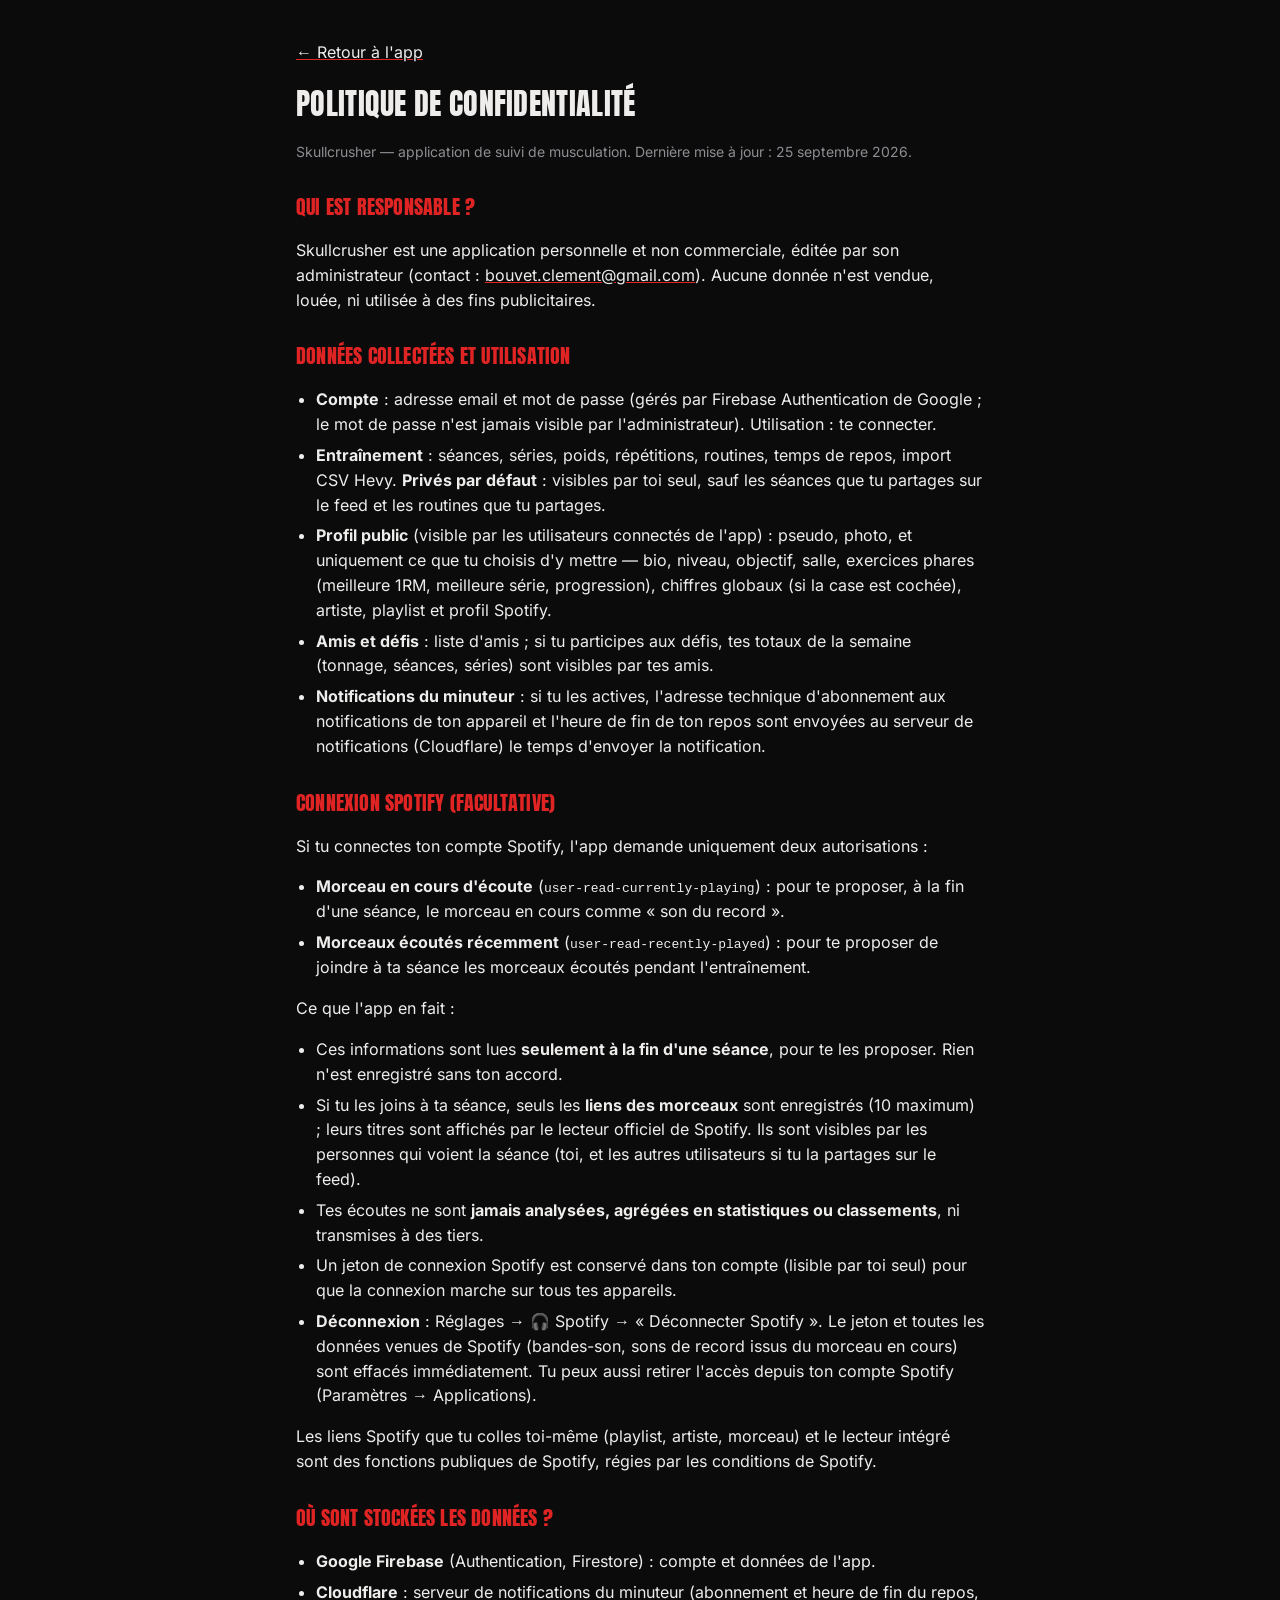
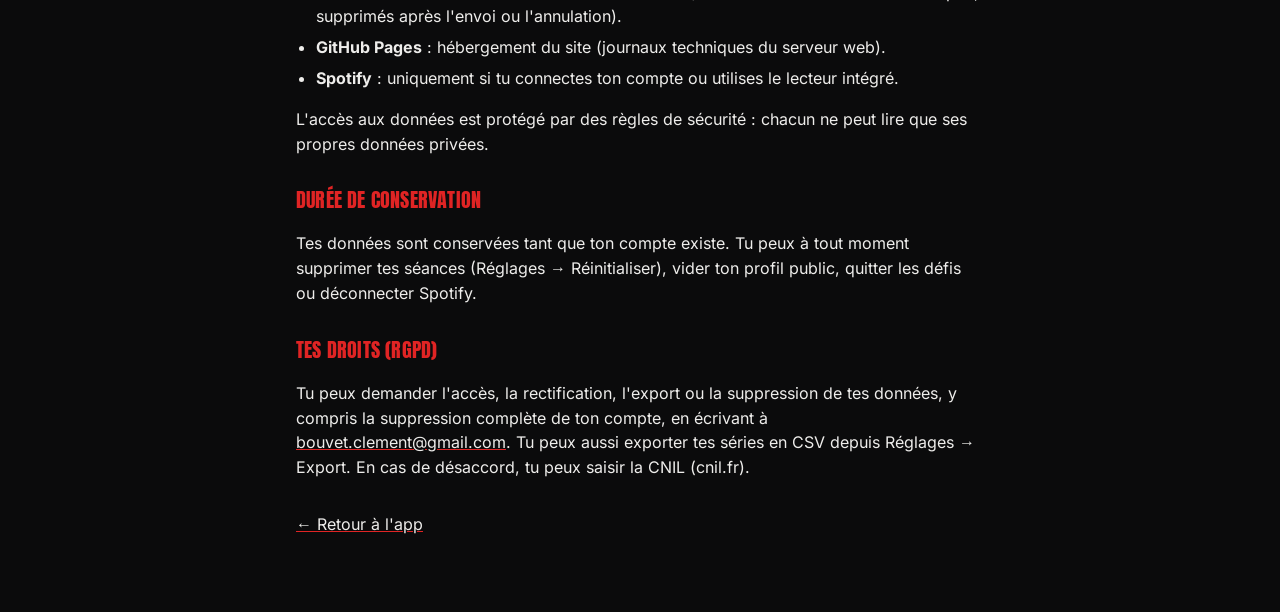
==== privacy.html @ 798c64fd "Spotify compliance: attribution, no stored metadata or listening stats, consent, privacy policy, pur" ====
<!DOCTYPE html>
<html lang="fr">
<head>
<meta charset="UTF-8">
<meta name="viewport" content="width=device-width, initial-scale=1, viewport-fit=cover">
<meta name="theme-color" content="#0B0B0C">
<title>Confidentialité — Skullcrusher</title>
<link rel="icon" type="image/png" href="icons/icon-192.png">
<link rel="stylesheet" href="css/style.css">
<style>
  .privacy { max-width: 720px; margin: 0 auto; padding: 24px 16px 60px; line-height: 1.55; }
  .privacy h1 { font-size: 30px; margin: 10px 0 4px; }
  .privacy h2 { font-size: 20px; margin: 28px 0 8px; color: var(--amber); }
  .privacy ul { padding-left: 20px; }
  .privacy li { margin-bottom: 6px; }
  .privacy a { color: var(--text); text-decoration-color: var(--amber); }
</style>
</head>
<body>
<main class="privacy">
  <p><a href="./">← Retour à l'app</a></p>
  <h1>Politique de confidentialité</h1>
  <p class="muted">Skullcrusher — application de suivi de musculation. Dernière mise à jour : 25 septembre 2026.</p>

  <h2>Qui est responsable ?</h2>
  <p>Skullcrusher est une application personnelle et non commerciale, éditée par son administrateur
  (contact : <a href="mailto:bouvet.clement@gmail.com">bouvet.clement@gmail.com</a>). Aucune donnée n'est vendue,
  louée, ni utilisée à des fins publicitaires.</p>

  <h2>Données collectées et utilisation</h2>
  <ul>
    <li><b>Compte</b> : adresse email et mot de passe (gérés par Firebase Authentication de Google ; le mot de passe n'est jamais visible par l'administrateur). Utilisation : te connecter.</li>
    <li><b>Entraînement</b> : séances, séries, poids, répétitions, routines, temps de repos, import CSV Hevy. <b>Privés par défaut</b> : visibles par toi seul, sauf les séances que tu partages sur le feed et les routines que tu partages.</li>
    <li><b>Profil public</b> (visible par les utilisateurs connectés de l'app) : pseudo, photo, et uniquement ce que tu choisis d'y mettre — bio, niveau, objectif, salle, exercices phares (meilleure 1RM, meilleure série, progression), chiffres globaux (si la case est cochée), artiste, playlist et profil Spotify.</li>
    <li><b>Amis et défis</b> : liste d'amis ; si tu participes aux défis, tes totaux de la semaine (tonnage, séances, séries) sont visibles par tes amis.</li>
    <li><b>Notifications du minuteur</b> : si tu les actives, l'adresse technique d'abonnement aux notifications de ton appareil et l'heure de fin de ton repos sont envoyées au serveur de notifications (Cloudflare) le temps d'envoyer la notification.</li>
  </ul>

  <h2>Connexion Spotify (facultative)</h2>
  <p>Si tu connectes ton compte Spotify, l'app demande uniquement deux autorisations :</p>
  <ul>
    <li><b>Morceau en cours d'écoute</b> (<code>user-read-currently-playing</code>) : pour te proposer, à la fin d'une séance, le morceau en cours comme « son du record ».</li>
    <li><b>Morceaux écoutés récemment</b> (<code>user-read-recently-played</code>) : pour te proposer de joindre à ta séance les morceaux écoutés pendant l'entraînement.</li>
  </ul>
  <p>Ce que l'app en fait :</p>
  <ul>
    <li>Ces informations sont lues <b>seulement à la fin d'une séance</b>, pour te les proposer. Rien n'est enregistré sans ton accord.</li>
    <li>Si tu les joins à ta séance, seuls les <b>liens des morceaux</b> sont enregistrés (10 maximum) ; leurs titres sont affichés par le lecteur officiel de Spotify. Ils sont visibles par les personnes qui voient la séance (toi, et les autres utilisateurs si tu la partages sur le feed).</li>
    <li>Tes écoutes ne sont <b>jamais analysées, agrégées en statistiques ou classements</b>, ni transmises à des tiers.</li>
    <li>Un jeton de connexion Spotify est conservé dans ton compte (lisible par toi seul) pour que la connexion marche sur tous tes appareils.</li>
    <li><b>Déconnexion</b> : Réglages → 🎧 Spotify → « Déconnecter Spotify ». Le jeton et toutes les données venues de Spotify (bandes-son, sons de record issus du morceau en cours) sont effacés immédiatement. Tu peux aussi retirer l'accès depuis ton compte Spotify (Paramètres → Applications).</li>
  </ul>
  <p>Les liens Spotify que tu colles toi-même (playlist, artiste, morceau) et le lecteur intégré sont des fonctions publiques de Spotify, régies par les conditions de Spotify.</p>

  <h2>Où sont stockées les données ?</h2>
  <ul>
    <li><b>Google Firebase</b> (Authentication, Firestore) : compte et données de l'app.</li>
    <li><b>Cloudflare</b> : serveur de notifications du minuteur (abonnement et heure de fin du repos, supprimés après l'envoi ou l'annulation).</li>
    <li><b>GitHub Pages</b> : hébergement du site (journaux techniques du serveur web).</li>
    <li><b>Spotify</b> : uniquement si tu connectes ton compte ou utilises le lecteur intégré.</li>
  </ul>
  <p>L'accès aux données est protégé par des règles de sécurité : chacun ne peut lire que ses propres données privées.</p>

  <h2>Durée de conservation</h2>
  <p>Tes données sont conservées tant que ton compte existe. Tu peux à tout moment supprimer tes séances
  (Réglages → Réinitialiser), vider ton profil public, quitter les défis ou déconnecter Spotify.</p>

  <h2>Tes droits (RGPD)</h2>
  <p>Tu peux demander l'accès, la rectification, l'export ou la suppression de tes données, y compris la
  suppression complète de ton compte, en écrivant à <a href="mailto:bouvet.clement@gmail.com">bouvet.clement@gmail.com</a>.
  Tu peux aussi exporter tes séries en CSV depuis Réglages → Export. En cas de désaccord, tu peux saisir la CNIL (cnil.fr).</p>

  <p style="margin-top:32px;"><a href="./">← Retour à l'app</a></p>
</main>
</body>
</html>
---- css/style.css ----
@font-face {
  font-family: 'Inter';
  font-style: normal;
  font-weight: 400;
  font-display: swap;
  src: url('../fonts/inter-latin-400-normal.woff2') format('woff2');
}
@font-face {
  font-family: 'Inter';
  font-style: normal;
  font-weight: 500;
  font-display: swap;
  src: url('../fonts/inter-latin-500-normal.woff2') format('woff2');
}
@font-face {
  font-family: 'Inter';
  font-style: normal;
  font-weight: 600;
  font-display: swap;
  src: url('../fonts/inter-latin-600-normal.woff2') format('woff2');
}
@font-face {
  font-family: 'Inter';
  font-style: normal;
  font-weight: 700;
  font-display: swap;
  src: url('../fonts/inter-latin-700-normal.woff2') format('woff2');
}
@font-face {
  font-family: 'Anton';
  font-style: normal;
  font-weight: 400;
  font-display: swap;
  src: url('../fonts/anton-latin-400-normal.woff2') format('woff2');
}

:root {
  /* Palette tirée de l'icône "main cornue" : noirs profonds + rouge sang.
     (--amber garde son nom historique mais désigne la couleur d'accent.) */
  --bg: #0B0B0C;
  --surface: #161617;
  --surface-raised: #202022;
  --border: #303034;
  --text: #EEEDEB;
  --text-dim: #8D8D92;
  --amber: #E02424;
  --amber-dim: #9B0F0F;
  --on-accent: #FFFFFF;
  --blue: #B8B8BE;
  --green: #5FBE72;
  --red: #FF5C5C;
  --radius: 6px;
  --safe-top: env(safe-area-inset-top, 0px);
  --safe-bottom: env(safe-area-inset-bottom, 0px);
}

* { box-sizing: border-box; }

html, body {
  height: 100%;
  margin: 0;
  background: var(--bg);
  color: var(--text);
  font-family: 'Inter', -apple-system, sans-serif;
  -webkit-tap-highlight-color: transparent;
  overscroll-behavior-y: none;
}

h1, h2, h3 {
  font-family: 'Anton', sans-serif;
  font-weight: 400;
  letter-spacing: 0.01em;
  text-transform: uppercase;
}

.num {
  font-family: 'Anton', sans-serif;
  font-weight: 400;
}

button { font-family: inherit; }

@keyframes popIn {
  0% { transform: scale(0.55); opacity: 0; }
  65% { transform: scale(1.15); }
  100% { transform: scale(1); opacity: 1; }
}
@keyframes pulseGlow {
  0%, 100% { box-shadow: 0 6px 20px rgba(0,0,0,0.5), 0 0 0 0 rgba(224,36,36,0.35); }
  50% { box-shadow: 0 6px 20px rgba(0,0,0,0.5), 0 0 0 9px rgba(224,36,36,0); }
}
@keyframes fadeInUp {
  from { opacity: 0; transform: translateY(6px); }
  to { opacity: 1; transform: translateY(0); }
}

/* ---------- Top bar ---------- */
.topbar {
  position: sticky;
  top: 0;
  z-index: 20;
  display: flex;
  align-items: center;
  justify-content: space-between;
  padding: calc(14px + var(--safe-top)) 18px 14px;
  background: linear-gradient(180deg, var(--bg) 80%, transparent);
}
.topbar-title {
  font-family: 'Anton', sans-serif;
  font-size: 26px;
  color: var(--amber);
  text-transform: uppercase;
  letter-spacing: 0.02em;
}
.topbar-brand { display: flex; align-items: center; gap: 9px; }
.topbar-logo { height: 34px; width: auto; flex-shrink: 0; }
.topbar-status {
  font-size: 12px;
  color: var(--text-dim);
}
.topbar-status.offline { color: var(--red); }
.topbar-status.offline::before { content: "hors-ligne · "; }

/* ---------- View / layout ---------- */
.view {
  padding: 0 16px calc(96px + var(--safe-bottom));
  min-height: 100%;
  animation: fadeInUp 0.2s ease-out;
}

.section-title {
  font-size: 34px;
  line-height: 1;
  margin: 6px 0 18px;
  color: var(--text);
}

.card {
  background: var(--surface);
  border: 1px solid var(--border);
  border-radius: var(--radius);
  padding: 16px;
  margin-bottom: 12px;
}

/* Carte héros : coin coupé en diagonale, signature visuelle utilisée avec parcimonie */
.card-hero {
  background: linear-gradient(135deg, var(--surface-raised) 0%, var(--surface) 100%);
  border: 1px solid var(--border);
  border-radius: var(--radius);
  padding: 22px 20px;
  margin-bottom: 16px;
  position: relative;
  clip-path: polygon(0 0, 100% 0, 100% calc(100% - 22px), calc(100% - 22px) 100%, 0 100%);
  border-left: 3px solid var(--amber);
}

.card-title {
  font-size: 20px;
  margin: 0 0 4px;
  display: flex;
  justify-content: space-between;
  align-items: center;
  text-transform: none;
  font-family: 'Inter', sans-serif;
  font-weight: 600;
}

.muted { color: var(--text-dim); font-size: 14px; }

/* ---------- Buttons ---------- */
.btn {
  display: inline-flex;
  align-items: center;
  justify-content: center;
  gap: 6px;
  border: none;
  border-radius: var(--radius);
  padding: 14px 18px;
  font-size: 15px;
  font-weight: 700;
  cursor: pointer;
  background: var(--surface-raised);
  color: var(--text);
  border: 1px solid var(--border);
  width: 100%;
  text-transform: uppercase;
  letter-spacing: 0.03em;
  transition: transform 0.1s ease;
}
.btn:active { transform: scale(0.96); }
.btn-primary {
  background: var(--amber);
  color: var(--on-accent);
  border: none;
  clip-path: polygon(0 0, 100% 0, 100% 100%, 14px 100%, 0 calc(100% - 14px));
}
.btn-secondary {
  background: transparent;
  color: var(--blue);
  border: 1px solid var(--blue);
}
.btn-danger {
  background: transparent;
  color: var(--red);
  border: 1px solid var(--red);
}
.btn-sm {
  padding: 9px 12px;
  font-size: 12px;
  width: auto;
}
.btn:disabled {
  opacity: 0.4;
  cursor: not-allowed;
  transform: none !important;
}
.btn-row { display: flex; gap: 8px; }
.btn-row .btn { flex: 1; }

/* ---------- Inputs ---------- */
input, select, textarea {
  background: var(--surface-raised);
  border: 1px solid var(--border);
  color: var(--text);
  border-radius: 5px;
  padding: 11px 12px;
  font-size: 15px;
  font-family: inherit;
  width: 100%;
}
input:focus, select:focus, textarea:focus {
  outline: none;
  border-color: var(--amber);
}
label {
  display: block;
  font-size: 13px;
  color: var(--text-dim);
  margin: 10px 0 5px;
}
.field-row { display: flex; gap: 10px; }
.field-row > div { flex: 1; }

/* ---------- Autocomplete ---------- */
.autocomplete-list {
  display: none;
  position: absolute;
  left: 0; right: 0;
  top: 100%;
  margin-top: 4px;
  background: var(--surface-raised);
  border: 1px solid var(--border);
  border-radius: var(--radius-sm, 8px);
  max-height: 220px;
  overflow-y: auto;
  z-index: 60;
  box-shadow: 0 8px 20px rgba(0,0,0,0.4);
}
.autocomplete-list.show { display: block; }
.autocomplete-item {
  padding: 11px 13px;
  font-size: 14px;
  border-bottom: 1px solid var(--border);
  cursor: pointer;
}
.autocomplete-item:last-child { border-bottom: none; }
.autocomplete-item:active { background: var(--surface); }

/* ---------- Tab bar ---------- */
.tabbar {
  position: fixed;
  bottom: 0; left: 0; right: 0;
  z-index: 30;
  display: none;
  background: var(--surface);
  border-top: 1px solid var(--border);
  padding-bottom: var(--safe-bottom);
}
.tab-btn {
  flex: 1;
  display: flex;
  flex-direction: column;
  align-items: center;
  gap: 3px;
  background: none;
  border: none;
  color: var(--text-dim);
  padding: 10px 0 8px;
  cursor: pointer;
  transition: transform 0.1s, color 0.15s;
  position: relative;
}
.tab-btn:active { transform: scale(0.9); }
.tab-icon { width: 23px; height: 23px; flex-shrink: 0; }
.tab-label { font-size: 10px; text-transform: uppercase; letter-spacing: 0.04em; font-weight: 600; }
.tab-btn.active { color: var(--amber); }
.tab-btn.active::before {
  content: "";
  position: absolute;
  top: 3px;
  width: 4px; height: 4px;
  border-radius: 50%;
  background: var(--amber);
  box-shadow: 0 0 6px var(--amber);
}

/* ---------- Onglet Feed, mis en valeur en permanence ---------- */
.tab-btn.featured { color: var(--amber); }
.tab-btn.featured .tab-icon-badge {
  display: flex;
  align-items: center;
  justify-content: center;
  width: 34px; height: 34px;
  border-radius: 50%;
  background: linear-gradient(135deg, rgba(224,36,36,0.28), rgba(224,36,36,0.12));
  border: 1.5px solid rgba(224,36,36,0.45);
  margin-top: -6px;
  margin-bottom: 1px;
  box-shadow: 0 2px 10px rgba(224,36,36,0.25);
}
.tab-btn.featured .tab-icon { width: 18px; height: 18px; }
.tab-btn.featured .horns-icon { width: auto; height: 24px; filter: drop-shadow(0 0 1px rgba(255,255,255,0.75)); }
.tab-btn.featured.active .tab-icon-badge {
  background: linear-gradient(135deg, var(--amber-bright, var(--amber)), var(--amber));
  border-color: var(--amber);
  box-shadow: 0 3px 14px rgba(224,36,36,0.5);
}
.tab-btn.featured.active .tab-icon { color: var(--on-accent); }
.tab-btn.featured.active .horns-icon { filter: drop-shadow(0 0 1.5px rgba(255,255,255,0.95)); }
.tab-btn.featured.active::before { display: none; }

/* ---------- Set row (workout logging) ---------- */
.exercise-block { margin-bottom: 14px; }
.exercise-name {
  font-size: 19px;
  margin: 0 0 2px;
  text-transform: none;
  font-family: 'Inter', sans-serif;
  font-weight: 700;
}
.set-header, .set-row {
  display: grid;
  grid-template-columns: 30px 1fr 1fr 64px 34px;
  gap: 8px;
  align-items: center;
  padding: 6px 0;
}
.set-header { color: var(--text-dim); font-size: 11px; text-transform: uppercase; letter-spacing: 0.04em; }
.set-row input { text-align: center; padding: 9px 4px; }
.set-index { color: var(--amber); font-family: 'Anton', sans-serif; font-size: 17px; text-align: center; }
.set-type-badge {
  font-size: 10px;
  text-align: center;
  padding: 2px 0;
  border-radius: 4px;
  color: var(--text-dim);
  background: var(--surface-raised);
  cursor: pointer;
  user-select: none;
}
.set-type-badge.warmup { color: var(--blue); }
.set-type-badge.dropset { color: var(--amber); }
.set-type-badge.failure { color: var(--red); }
.set-done-check {
  width: 32px; height: 32px;
  border-radius: 50%;
  border: 1px solid var(--border);
  background: var(--surface-raised);
  color: var(--text-dim);
  font-size: 15px;
  cursor: pointer;
  transition: transform 0.15s;
}
.set-done-check:active { transform: scale(0.85); }
.set-done-check.checked {
  background: var(--green);
  color: #12180F;
  border-color: var(--green);
  animation: popIn 0.22s ease-out;
}
.add-set-btn {
  display: flex;
  align-items: center;
  justify-content: center;
  gap: 6px;
  width: 100%;
  color: var(--amber);
  font-size: 14px;
  font-weight: 700;
  text-transform: uppercase;
  letter-spacing: 0.02em;
  background: rgba(224,36,36,0.08);
  border: 1.5px dashed var(--amber);
  border-radius: 10px;
  padding: 11px 0;
  cursor: pointer;
  margin-top: 8px;
  transition: transform 0.1s, background 0.15s;
}
.add-set-btn:active { transform: scale(0.97); background: rgba(224,36,36,0.16); }

/* ---------- Rest timer ---------- */
.rest-timer {
  position: fixed;
  bottom: calc(64px + var(--safe-bottom));
  left: 16px; right: 16px;
  z-index: 25;
  background: var(--amber);
  color: var(--on-accent);
  border-radius: var(--radius);
  padding: 12px 16px;
  display: flex;
  align-items: center;
  justify-content: space-between;
  font-family: 'Anton', sans-serif;
  font-size: 24px;
  box-shadow: 0 6px 20px rgba(0,0,0,0.5);
  animation: pulseGlow 2s ease-in-out infinite;
}
.rest-timer button {
  background: rgba(0,0,0,0.18);
  border: none;
  color: var(--on-accent);
  border-radius: 5px;
  padding: 6px 10px;
  font-size: 12px;
  font-weight: 700;
  font-family: 'Inter', sans-serif;
  text-transform: uppercase;
}

/* ---------- Calendar ---------- */
.cal-grid {
  display: grid;
  grid-template-columns: repeat(7, 1fr);
  gap: 4px;
}
.cal-dow { text-align: center; font-size: 11px; color: var(--text-dim); padding-bottom: 4px; text-transform: uppercase; }
.cal-day {
  aspect-ratio: 1;
  display: flex;
  align-items: center;
  justify-content: center;
  border-radius: 5px;
  font-size: 13px;
  color: var(--text-dim);
  background: var(--surface-raised);
  position: relative;
}
.cal-day.has-workout { color: var(--on-accent); background: var(--amber); font-weight: 700; }
.cal-day.empty { background: transparent; }

/* ---------- List rows ---------- */
.list-row {
  display: flex;
  justify-content: space-between;
  align-items: center;
  padding: 13px 0;
  border-bottom: 1px solid var(--border);
  cursor: pointer;
}
.list-row:last-child { border-bottom: none; }
.list-row-title { font-size: 16px; }
.list-row-sub { font-size: 13px; color: var(--text-dim); }
.list-row-meta { text-align: right; font-size: 13px; color: var(--text-dim); }

/* ---------- Empty states ---------- */
.empty-state {
  text-align: center;
  padding: 40px 20px;
  color: var(--text-dim);
}
.empty-state .num { font-size: 44px; color: var(--amber-dim); display: block; margin-bottom: 8px; }

/* ---------- Toast ---------- */
.toast {
  position: fixed;
  bottom: calc(76px + var(--safe-bottom));
  left: 50%;
  transform: translateX(-50%) translateY(20px);
  background: var(--surface-raised);
  border: 1px solid var(--border);
  color: var(--text);
  padding: 11px 18px;
  border-radius: 5px;
  font-size: 14px;
  z-index: 50;
  opacity: 0;
  pointer-events: none;
  transition: opacity 0.25s, transform 0.25s;
  max-width: 90%;
  text-align: center;
}
.toast.show { opacity: 1; transform: translateX(-50%) translateY(0); }
.toast-horns { height: 22px; width: auto; flex-shrink: 0; filter: drop-shadow(0 0 1px rgba(255,255,255,0.8)); }
.toast { display: flex; align-items: center; gap: 8px; }

/* ---------- Chip / tag selector ---------- */
.chip-row { display: flex; flex-wrap: wrap; gap: 8px; margin: 8px 0; }
.chip {
  padding: 8px 14px;
  border-radius: 20px;
  border: 1px solid var(--border);
  background: var(--surface-raised);
  color: var(--text-dim);
  font-size: 13px;
  font-weight: 600;
  cursor: pointer;
  transition: transform 0.1s;
}
.chip:active { transform: scale(0.93); }
.chip.active { background: var(--amber); color: var(--on-accent); border-color: var(--amber); }

/* ---------- Modal ---------- */
.modal-backdrop {
  position: fixed; inset: 0;
  background: rgba(0,0,0,0.6);
  z-index: 40;
  display: flex;
  align-items: flex-end;
}
.modal {
  background: var(--surface);
  border-radius: 16px 16px 0 0;
  padding: 20px 18px calc(28px + var(--safe-bottom));
  width: 100%;
  max-height: 85vh;
  overflow-y: auto;
}
.modal h3 { margin-top: 0; font-size: 22px; }

/* ---------- Progress bar ---------- */
.progress-bar {
  height: 6px;
  background: var(--surface-raised);
  border-radius: 3px;
  overflow: hidden;
  margin: 10px 0;
}
.progress-bar-fill { height: 100%; background: var(--amber); transition: width 0.2s; }

/* ---------- Stat number — grand format façon app de sport ---------- */
.stat-grid {
  display: grid;
  grid-template-columns: repeat(3, 1fr);
  gap: 10px;
  margin-bottom: 14px;
}
.stat-box {
  background: var(--surface);
  border: 1px solid var(--border);
  border-top: 3px solid var(--amber);
  border-radius: var(--radius);
  padding: 14px 10px;
  text-align: center;
}
.stat-box .num { font-size: 38px; line-height: 1; color: var(--amber); display: block; margin-bottom: 2px; }
.stat-box .lbl { font-size: 10px; color: var(--text-dim); text-transform: uppercase; letter-spacing: 0.04em; }

canvas { max-width: 100%; }

/* ---------- Feed ---------- */
.feed-card { cursor: pointer; transition: transform 0.1s; }
.feed-card:active { transform: scale(0.98); }
.feed-muscle-badge {
  display: inline-block;
  padding: 4px 10px;
  border-radius: 999px;
  font-size: 11px;
  font-weight: 700;
  text-transform: uppercase;
  letter-spacing: 0.02em;
  background: rgba(224,36,36,0.12);
  color: var(--amber);
  border: 1px solid rgba(224,36,36,0.3);
  margin-right: 6px;
  margin-bottom: 6px;
}
.props-btn {
  display: flex;
  align-items: center;
  gap: 6px;
  background: var(--surface-raised);
  border: 1.5px solid var(--border);
  border-radius: 999px;
  padding: 7px 13px;
  cursor: pointer;
  color: var(--text-dim);
  font-size: 13px;
  font-weight: 700;
  transition: transform 0.1s, background 0.15s, color 0.15s, border-color 0.15s;
}
/* La main est noire : un liseré clair la détache des fonds sombres. */
.props-horns { height: 22px; width: auto; filter: grayscale(1) brightness(1.8) drop-shadow(0 0 1px rgba(255,255,255,0.5)); opacity: 0.75; transition: filter 0.15s, opacity 0.15s; }
.props-btn.reacted .props-horns { filter: drop-shadow(0 0 1px rgba(255,255,255,0.9)); opacity: 1; }
.props-btn:active { transform: scale(0.92); }
.props-btn.reacted {
  background: rgba(224,36,36,0.15);
  border-color: var(--amber);
  color: var(--amber);
}

/* ---------- Login gate ---------- */
.login-gate {
  min-height: 100vh;
  min-height: 100dvh;
  display: flex;
  flex-direction: column;
  align-items: center;
  justify-content: center;
  text-align: center;
  padding: 24px;
}
.login-logo { height: 150px; width: auto; margin-bottom: 18px; }
.login-title {
  font-family: 'Anton', sans-serif;
  font-size: 40px;
  color: var(--amber);
  text-transform: uppercase;
  letter-spacing: 0.02em;
  margin: 0 0 6px;
}
.login-gate .btn { max-width: 320px; }
.login-gate input { max-width: 320px; }
.login-gate .btn-row { max-width: 320px; }

/* ---------- Switch (toggle) ---------- */
.switch { position: relative; display: inline-block; width: 46px; height: 27px; flex-shrink: 0; }
.switch input { opacity: 0; width: 0; height: 0; }
.switch-track {
  position: absolute; inset: 0;
  background: var(--surface-raised);
  border: 1.5px solid var(--border);
  border-radius: 999px;
  cursor: pointer;
  transition: background 0.15s;
}
.switch-track::before {
  content: "";
  position: absolute;
  left: 3px; top: 2px;
  width: 20px; height: 20px;
  border-radius: 50%;
  background: var(--text-dim);
  transition: transform 0.15s, background 0.15s;
}
.switch input:checked + .switch-track { background: rgba(224,36,36,0.25); border-color: var(--amber); }
.switch input:checked + .switch-track::before { transform: translateX(19px); background: var(--amber); }

/* Reduced motion */
@media (prefers-reduced-motion: reduce) {
  * { transition: none !important; animation: none !important; }
}

/* ---------- Routines partagées / Découvrir / Amis ---------- */
.routine-badge {
  display: inline-block;
  padding: 3px 9px;
  border-radius: 999px;
  font-size: 11px;
  font-weight: 600;
  background: var(--surface-raised);
  color: var(--text-dim);
  border: 1px solid var(--border);
  white-space: nowrap;
  margin-right: 6px;
  margin-bottom: 6px;
}
.vote-btn {
  display: inline-flex;
  align-items: center;
  gap: 5px;
  padding: 7px 12px;
  border-radius: 999px;
  border: 1.5px solid var(--border);
  background: var(--surface-raised);
  color: var(--text-dim);
  font-size: 14px;
  font-weight: 700;
  cursor: pointer;
  flex-shrink: 0;
  transition: transform 0.1s;
}
.vote-btn:active { transform: scale(0.92); }
.vote-btn.voted { border-color: var(--amber); color: var(--amber); background: rgba(224,36,36,0.12); }
.vote-btn:disabled { opacity: 0.6; cursor: default; }
.req-dot {
  display: inline-block;
  min-width: 18px;
  padding: 0 5px;
  border-radius: 999px;
  background: var(--red);
  color: #fff;
  font-size: 11px;
  line-height: 18px;
  text-align: center;
}

/* Temps de repos d'un exercice, réglable pendant la séance */
.rest-chip {
  flex-shrink: 0;
  padding: 6px 11px;
  border-radius: 999px;
  border: 1px solid var(--border);
  background: var(--surface-raised);
  color: var(--amber);
  font-size: 13px;
  font-weight: 700;
  cursor: pointer;
}
.rest-chip:active { transform: scale(0.94); }

/* Nom d'exercice cliquable pendant la séance -> fiche de l'exercice */
.exercise-name-link { cursor: pointer; }
.exercise-name-link::after { content: " ›"; color: var(--amber); font-weight: 700; }
.exercise-name-link:active { opacity: 0.6; }
.title-horns { height: 0.95em; width: auto; vertical-align: -0.1em; margin-left: 4px; filter: drop-shadow(0 0 1.5px rgba(255,255,255,0.8)); }

/* ---------- Profil public ---------- */
.profile-avatar {
  border-radius: 50%;
  flex-shrink: 0;
  background: var(--surface-raised) center/cover no-repeat;
  display: flex; align-items: center; justify-content: center;
  font-weight: 700; color: var(--amber);
}
.profile-section-title {
  font-family: 'Anton', sans-serif;
  text-transform: uppercase;
  letter-spacing: 0.02em;
  font-size: 17px;
  margin: 18px 0 8px;
}
.profile-highlight {
  background: var(--surface-raised);
  border: 1px solid var(--border);
  border-left: 3px solid var(--amber);
  border-radius: var(--radius);
  padding: 12px;
  margin-bottom: 8px;
}
.profile-progress.up { color: var(--green); font-weight: 700; }
.profile-progress.down { color: var(--red); font-weight: 700; }
.profile-link { cursor: pointer; }
.profile-link:active { opacity: 0.6; }
.spotify-embed { width: 100%; border: 0; border-radius: 12px; margin-top: 10px; background: var(--surface-raised); }

/* ---------- Musique : fin de séance, feed, séance ---------- */
.finish-records {
  background: rgba(224,36,36,0.10);
  border: 1px solid rgba(224,36,36,0.35);
  border-radius: var(--radius);
  padding: 10px 12px;
  margin: 8px 0 4px;
  display: grid; gap: 6px;
  font-size: 14px;
}
.feed-music {
  margin-top: 10px;
  padding: 10px 12px;
  border-radius: var(--radius);
  background: var(--surface-raised);
  border-left: 3px solid var(--amber);
  font-size: 13px;
  display: grid; gap: 4px;
}
.song-link { color: var(--text); text-decoration: underline; text-decoration-color: var(--amber); text-underline-offset: 3px; cursor: pointer; }
.soundtrack-list { margin: 4px 0 0; padding-left: 20px; display: grid; gap: 3px; }
.workout-music {
  display: flex; align-items: center; justify-content: space-between; gap: 8px;
  padding: 10px 12px; margin-bottom: 12px;
  background: var(--surface); border: 1px solid var(--border); border-radius: var(--radius);
  font-size: 14px; font-weight: 600;
}

/* Mur musical */
.mw-bar-row { display: grid; grid-template-columns: 22px minmax(0, 1fr) 40%; align-items: center; gap: 8px; padding: 5px 0; }
.mw-rank { font-family: 'Anton', sans-serif; color: var(--text-dim); }
.mw-label { overflow: hidden; text-overflow: ellipsis; white-space: nowrap; }
.mw-bar { height: 8px; border-radius: 4px; background: var(--surface-raised); overflow: hidden; }
.mw-bar > span { display: block; height: 100%; background: var(--amber); border-radius: 4px; }

/* Attribution Spotify (logo à côté du contenu issu de Spotify) */
.spotify-icon { width: 16px; height: 16px; vertical-align: -3px; flex-shrink: 0; }
.spotify-attrib { display: inline-flex; align-items: center; gap: 6px; }
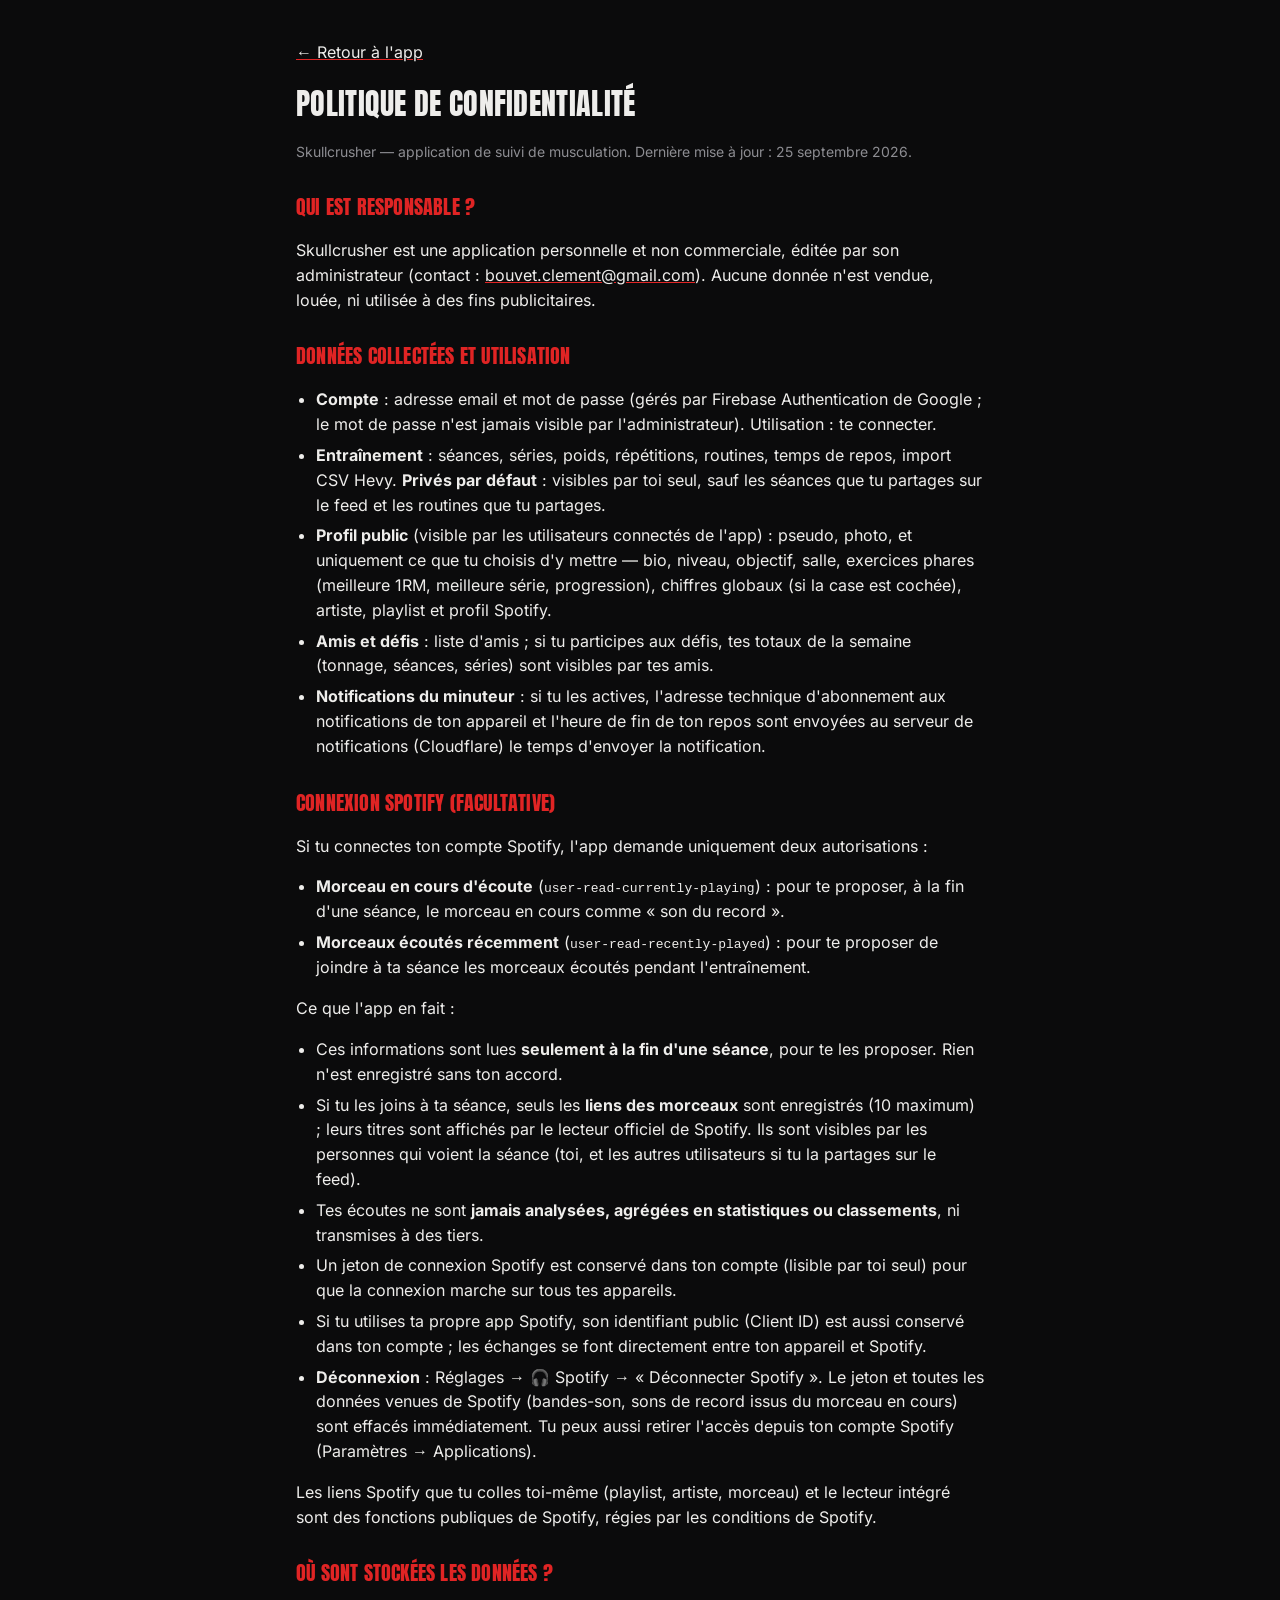
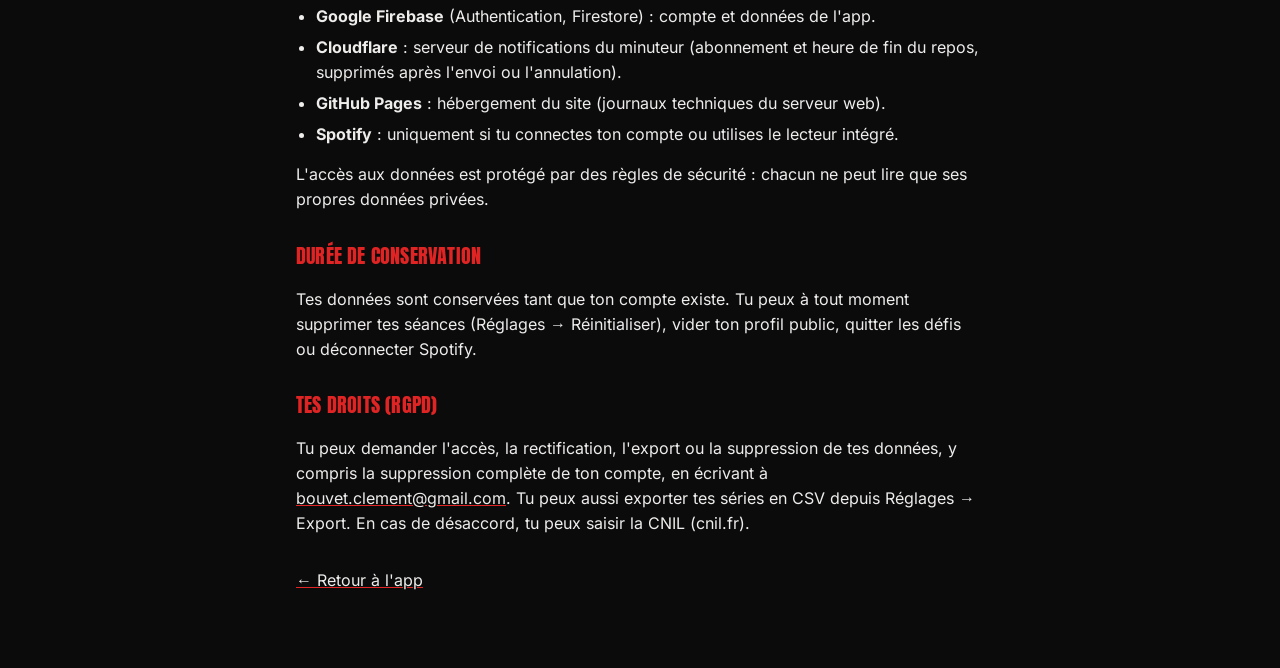
==== commit 8e21bfb2: "Spotify: let each user connect with their own Spotify app (self-service Client ID) Spotify developme" ====
--- a/privacy.html
+++ b/privacy.html
@@ -48,6 +48,7 @@
     <li>Si tu les joins à ta séance, seuls les <b>liens des morceaux</b> sont enregistrés (10 maximum) ; leurs titres sont affichés par le lecteur officiel de Spotify. Ils sont visibles par les personnes qui voient la séance (toi, et les autres utilisateurs si tu la partages sur le feed).</li>
     <li>Tes écoutes ne sont <b>jamais analysées, agrégées en statistiques ou classements</b>, ni transmises à des tiers.</li>
     <li>Un jeton de connexion Spotify est conservé dans ton compte (lisible par toi seul) pour que la connexion marche sur tous tes appareils.</li>
+    <li>Si tu utilises ta propre app Spotify, son identifiant public (Client ID) est aussi conservé dans ton compte ; les échanges se font directement entre ton appareil et Spotify.</li>
     <li><b>Déconnexion</b> : Réglages → 🎧 Spotify → « Déconnecter Spotify ». Le jeton et toutes les données venues de Spotify (bandes-son, sons de record issus du morceau en cours) sont effacés immédiatement. Tu peux aussi retirer l'accès depuis ton compte Spotify (Paramètres → Applications).</li>
   </ul>
   <p>Les liens Spotify que tu colles toi-même (playlist, artiste, morceau) et le lecteur intégré sont des fonctions publiques de Spotify, régies par les conditions de Spotify.</p>
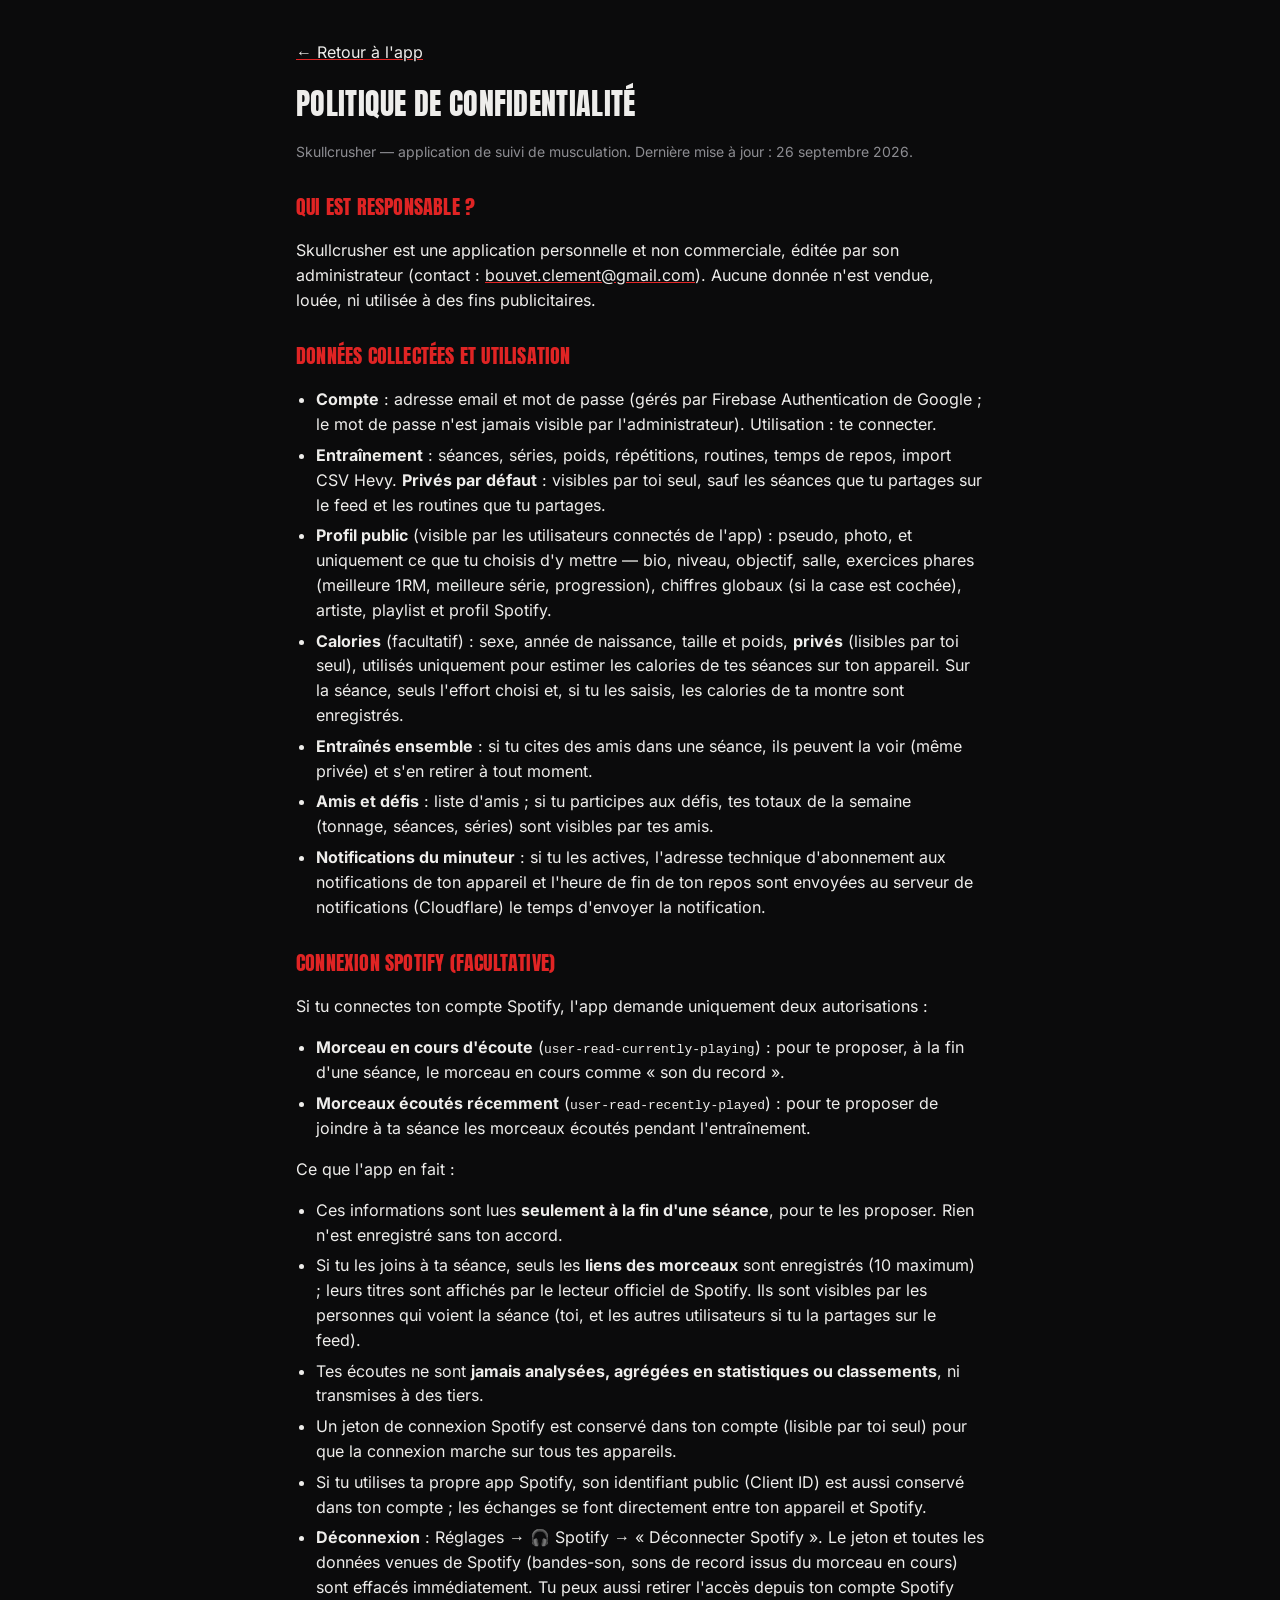
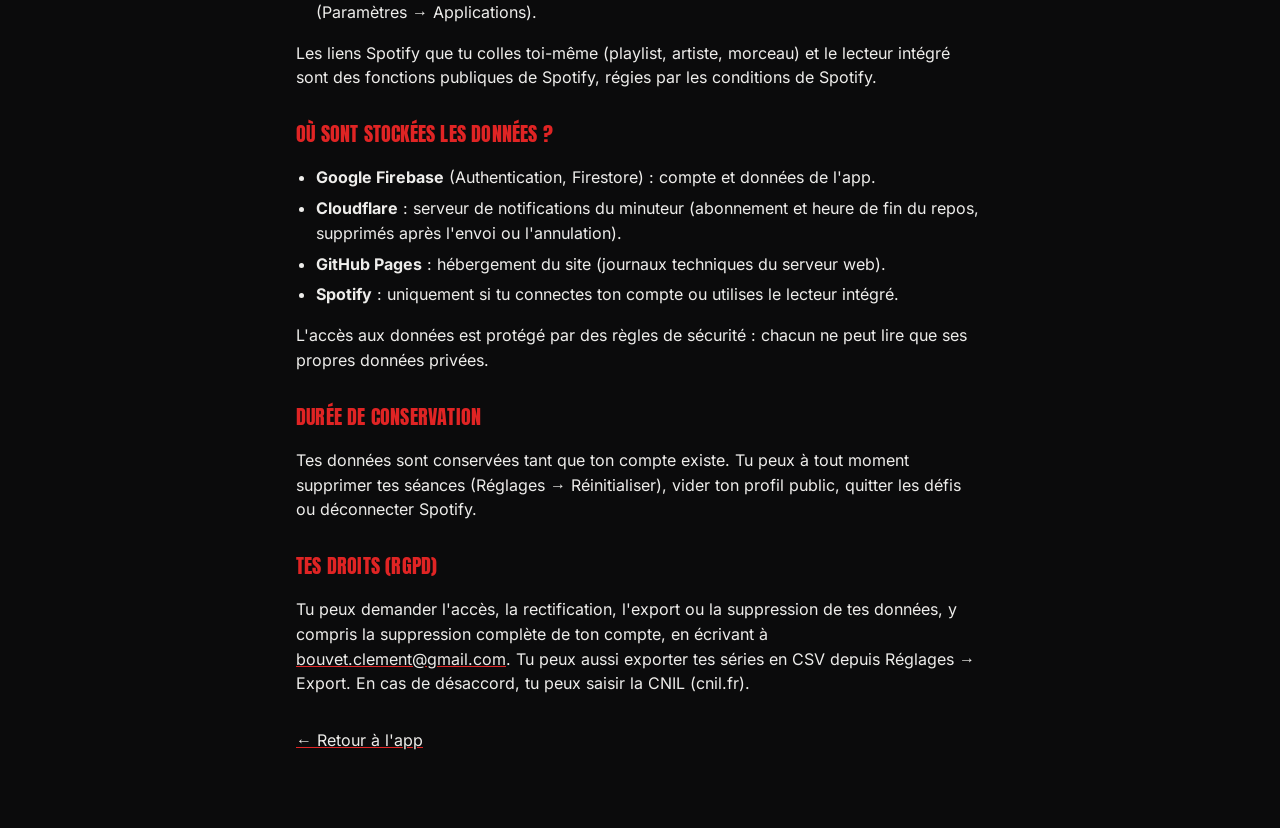
==== commit aaa12f72: "Entraînés ensemble et estimation des calories (v52) Entraînés ensemble : - En fin de séance, on coch" ====
--- a/privacy.html
+++ b/privacy.html
@@ -20,7 +20,7 @@
 <main class="privacy">
   <p><a href="./">← Retour à l'app</a></p>
   <h1>Politique de confidentialité</h1>
-  <p class="muted">Skullcrusher — application de suivi de musculation. Dernière mise à jour : 25 septembre 2026.</p>
+  <p class="muted">Skullcrusher — application de suivi de musculation. Dernière mise à jour : 26 septembre 2026.</p>
 
   <h2>Qui est responsable ?</h2>
   <p>Skullcrusher est une application personnelle et non commerciale, éditée par son administrateur
@@ -32,6 +32,8 @@
     <li><b>Compte</b> : adresse email et mot de passe (gérés par Firebase Authentication de Google ; le mot de passe n'est jamais visible par l'administrateur). Utilisation : te connecter.</li>
     <li><b>Entraînement</b> : séances, séries, poids, répétitions, routines, temps de repos, import CSV Hevy. <b>Privés par défaut</b> : visibles par toi seul, sauf les séances que tu partages sur le feed et les routines que tu partages.</li>
     <li><b>Profil public</b> (visible par les utilisateurs connectés de l'app) : pseudo, photo, et uniquement ce que tu choisis d'y mettre — bio, niveau, objectif, salle, exercices phares (meilleure 1RM, meilleure série, progression), chiffres globaux (si la case est cochée), artiste, playlist et profil Spotify.</li>
+    <li><b>Calories</b> (facultatif) : sexe, année de naissance, taille et poids, <b>privés</b> (lisibles par toi seul), utilisés uniquement pour estimer les calories de tes séances sur ton appareil. Sur la séance, seuls l'effort choisi et, si tu les saisis, les calories de ta montre sont enregistrés.</li>
+    <li><b>Entraînés ensemble</b> : si tu cites des amis dans une séance, ils peuvent la voir (même privée) et s'en retirer à tout moment.</li>
     <li><b>Amis et défis</b> : liste d'amis ; si tu participes aux défis, tes totaux de la semaine (tonnage, séances, séries) sont visibles par tes amis.</li>
     <li><b>Notifications du minuteur</b> : si tu les actives, l'adresse technique d'abonnement aux notifications de ton appareil et l'heure de fin de ton repos sont envoyées au serveur de notifications (Cloudflare) le temps d'envoyer la notification.</li>
   </ul>
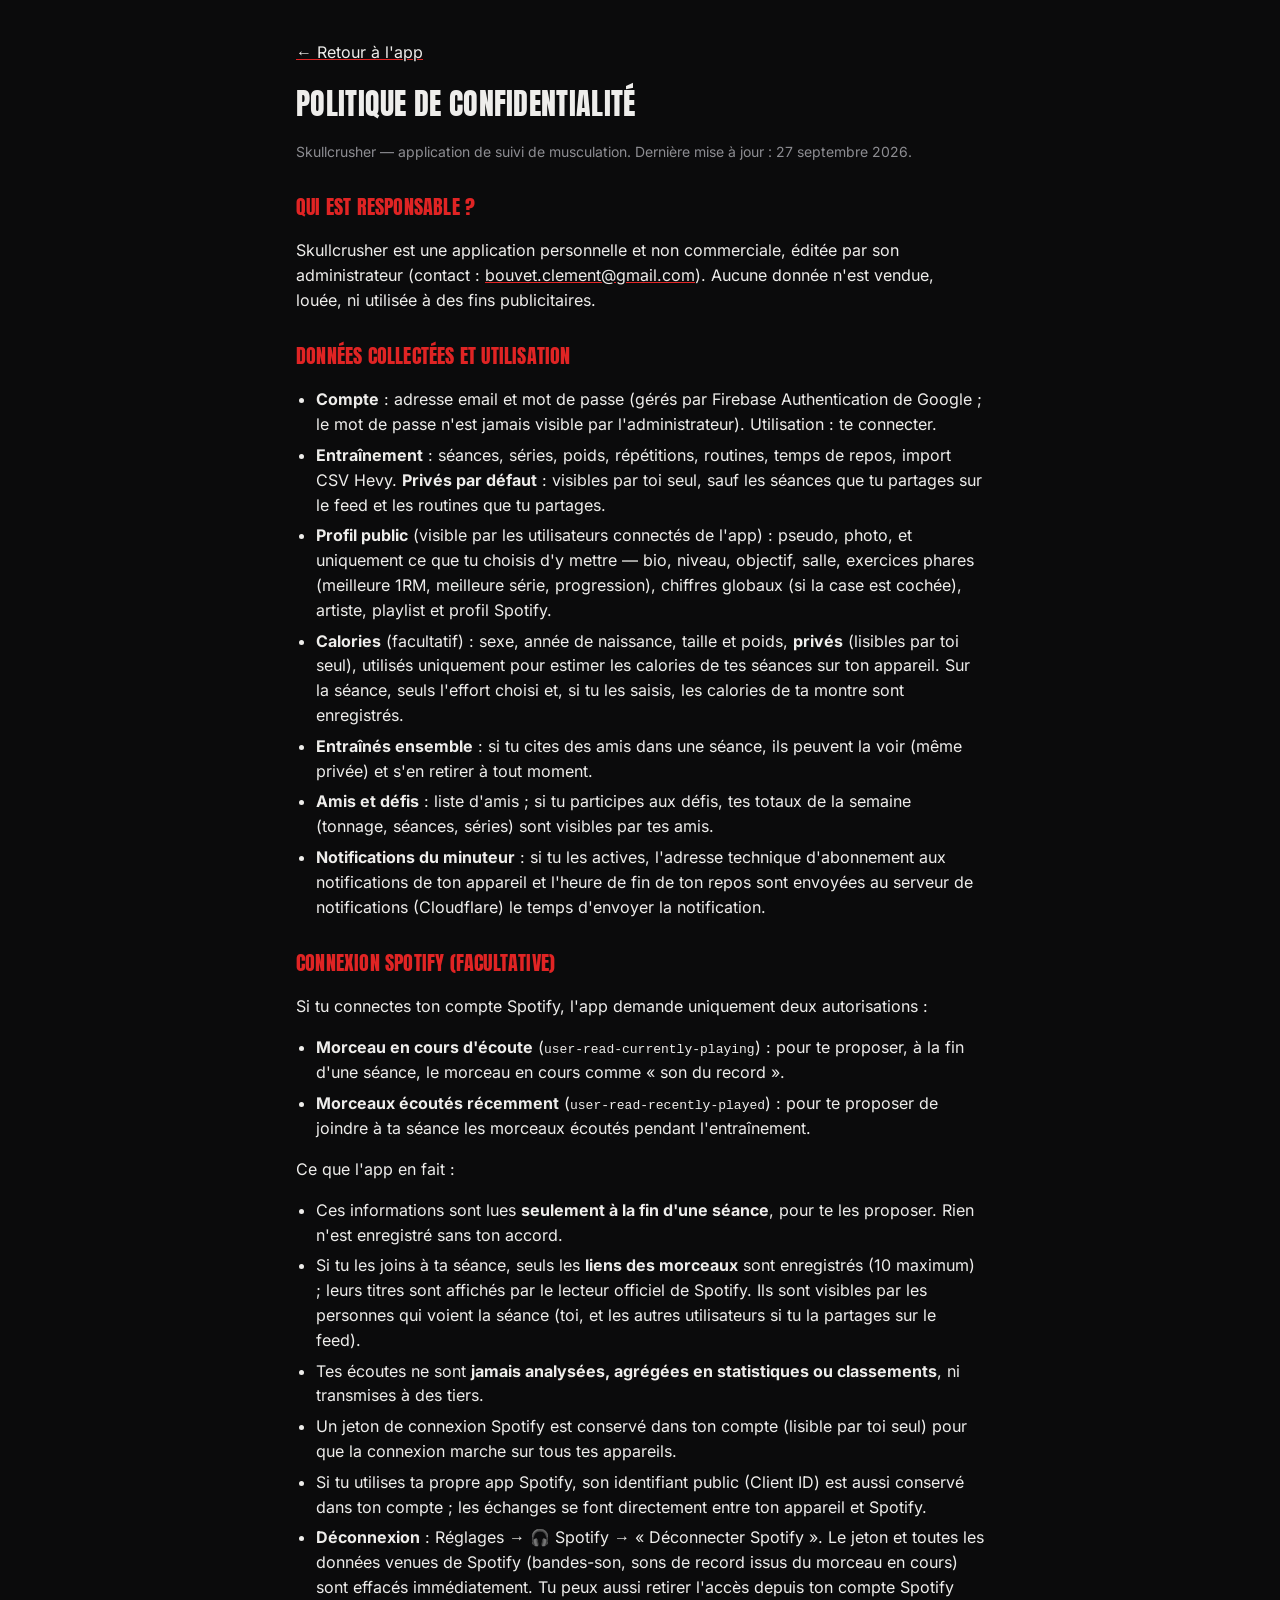
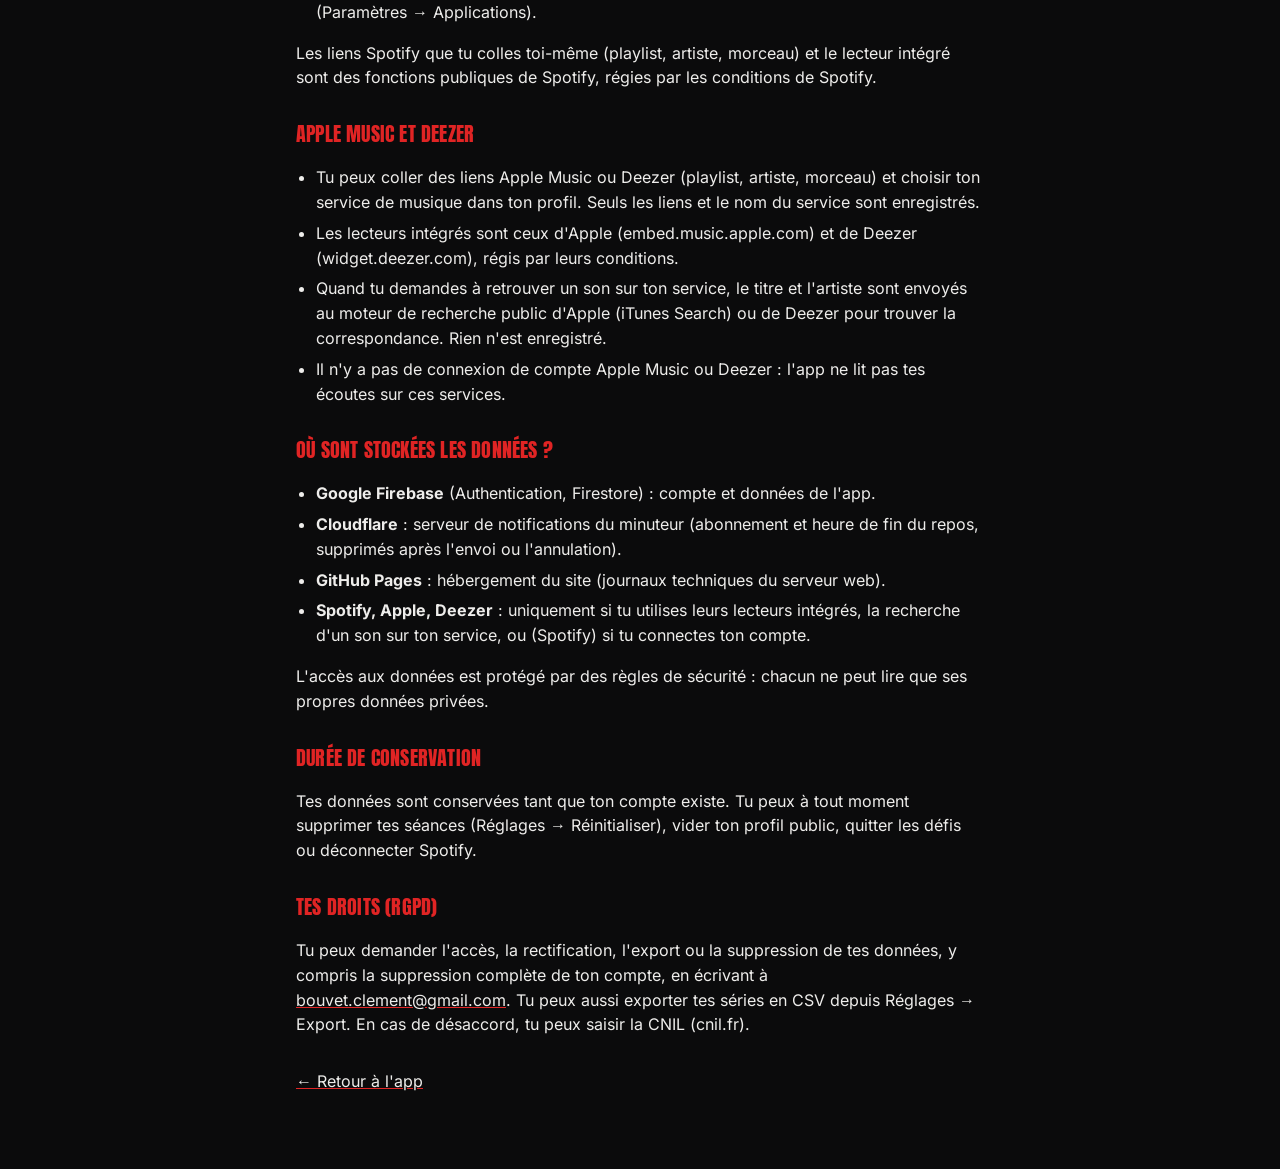
==== commit ea958d3d: "Apple Music et Deezer à côté de Spotify : liens, lecteurs, service préféré, recherche entre services" ====
--- a/privacy.html
+++ b/privacy.html
@@ -20,7 +20,7 @@
 <main class="privacy">
   <p><a href="./">← Retour à l'app</a></p>
   <h1>Politique de confidentialité</h1>
-  <p class="muted">Skullcrusher — application de suivi de musculation. Dernière mise à jour : 26 septembre 2026.</p>
+  <p class="muted">Skullcrusher — application de suivi de musculation. Dernière mise à jour : 27 septembre 2026.</p>
 
   <h2>Qui est responsable ?</h2>
   <p>Skullcrusher est une application personnelle et non commerciale, éditée par son administrateur
@@ -55,12 +55,20 @@
   </ul>
   <p>Les liens Spotify que tu colles toi-même (playlist, artiste, morceau) et le lecteur intégré sont des fonctions publiques de Spotify, régies par les conditions de Spotify.</p>
 
+  <h2>Apple Music et Deezer</h2>
+  <ul>
+    <li>Tu peux coller des liens Apple Music ou Deezer (playlist, artiste, morceau) et choisir ton service de musique dans ton profil. Seuls les liens et le nom du service sont enregistrés.</li>
+    <li>Les lecteurs intégrés sont ceux d'Apple (embed.music.apple.com) et de Deezer (widget.deezer.com), régis par leurs conditions.</li>
+    <li>Quand tu demandes à retrouver un son sur ton service, le titre et l'artiste sont envoyés au moteur de recherche public d'Apple (iTunes Search) ou de Deezer pour trouver la correspondance. Rien n'est enregistré.</li>
+    <li>Il n'y a pas de connexion de compte Apple Music ou Deezer : l'app ne lit pas tes écoutes sur ces services.</li>
+  </ul>
+
   <h2>Où sont stockées les données ?</h2>
   <ul>
     <li><b>Google Firebase</b> (Authentication, Firestore) : compte et données de l'app.</li>
     <li><b>Cloudflare</b> : serveur de notifications du minuteur (abonnement et heure de fin du repos, supprimés après l'envoi ou l'annulation).</li>
     <li><b>GitHub Pages</b> : hébergement du site (journaux techniques du serveur web).</li>
-    <li><b>Spotify</b> : uniquement si tu connectes ton compte ou utilises le lecteur intégré.</li>
+    <li><b>Spotify, Apple, Deezer</b> : uniquement si tu utilises leurs lecteurs intégrés, la recherche d'un son sur ton service, ou (Spotify) si tu connectes ton compte.</li>
   </ul>
   <p>L'accès aux données est protégé par des règles de sécurité : chacun ne peut lire que ses propres données privées.</p>
 
--- a/css/style.css
+++ b/css/style.css
@@ -176,8 +176,8 @@
   gap: 6px;
   border: none;
   border-radius: var(--radius);
-  padding: 14px 18px;
-  font-size: 15px;
+  padding: 11px 16px;
+  font-size: 14px;
   font-weight: 700;
   cursor: pointer;
   background: var(--surface-raised);
@@ -206,9 +206,14 @@
   border: 1px solid var(--red);
 }
 .btn-sm {
-  padding: 9px 12px;
+  padding: 7px 11px;
   font-size: 12px;
   width: auto;
+}
+/* Bouton secondaire discret (ex. « Ajouter un exercice » pendant la séance). */
+.btn-compact {
+  padding: 8px 12px;
+  font-size: 13px;
 }
 .btn:disabled {
   opacity: 0.4;
@@ -333,7 +338,7 @@
 /* ---------- Set row (workout logging) ---------- */
 .exercise-block { margin-bottom: 14px; }
 .exercise-name {
-  font-size: 19px;
+  font-size: 17px;
   margin: 0 0 2px;
   text-transform: none;
   font-family: 'Inter', sans-serif;
@@ -341,8 +346,8 @@
 }
 .set-header, .set-row {
   display: grid;
-  grid-template-columns: 30px 1fr 1fr 64px 34px;
-  gap: 8px;
+  grid-template-columns: 24px 1fr 1fr 52px 32px 22px;
+  gap: 6px;
   align-items: center;
   padding: 6px 0;
 }
@@ -386,16 +391,16 @@
   gap: 6px;
   width: 100%;
   color: var(--amber);
-  font-size: 14px;
+  font-size: 12px;
   font-weight: 700;
   text-transform: uppercase;
   letter-spacing: 0.02em;
   background: rgba(224,36,36,0.08);
   border: 1.5px dashed var(--amber);
-  border-radius: 10px;
-  padding: 11px 0;
-  cursor: pointer;
-  margin-top: 8px;
+  border-radius: 8px;
+  padding: 6px 0;
+  cursor: pointer;
+  margin-top: 6px;
   transition: transform 0.1s, background 0.15s;
 }
 .add-set-btn:active { transform: scale(0.97); background: rgba(224,36,36,0.16); }
@@ -700,16 +705,48 @@
 /* Temps de repos d'un exercice, réglable pendant la séance */
 .rest-chip {
   flex-shrink: 0;
-  padding: 6px 11px;
+  padding: 4px 9px;
   border-radius: 999px;
   border: 1px solid var(--border);
   background: var(--surface-raised);
   color: var(--amber);
+  font-size: 12px;
+  font-weight: 700;
+  cursor: pointer;
+}
+.rest-chip:active { transform: scale(0.94); }
+
+/* En-tête d'exercice : nom + repos + réorganiser / retirer */
+.exercise-head { display: flex; justify-content: space-between; align-items: center; gap: 8px; }
+.exercise-head .exercise-name { min-width: 0; overflow-wrap: anywhere; }
+.exercise-tools { display: flex; align-items: center; gap: 4px; flex-shrink: 0; }
+.ex-tool {
+  width: 28px; height: 28px;
+  border-radius: 8px;
+  border: 1px solid var(--border);
+  background: var(--surface-raised);
+  color: var(--text-dim);
+  font-size: 14px;
+  font-weight: 700;
+  line-height: 1;
+  cursor: pointer;
+  padding: 0;
+}
+.ex-tool:active { transform: scale(0.9); }
+.ex-tool:disabled { opacity: 0.3; cursor: default; transform: none; }
+.ex-tool-danger { color: var(--red); }
+/* Supprimer une série */
+.set-del {
+  width: 22px; height: 22px;
+  padding: 0;
+  border: none;
+  background: none;
+  color: var(--text-dim);
   font-size: 13px;
-  font-weight: 700;
-  cursor: pointer;
-}
-.rest-chip:active { transform: scale(0.94); }
+  cursor: pointer;
+  opacity: 0.7;
+}
+.set-del:active { color: var(--red); transform: scale(0.85); }
 
 /* Nom d'exercice cliquable pendant la séance -> fiche de l'exercice */
 .exercise-name-link { cursor: pointer; }
@@ -784,3 +821,67 @@
 /* Attribution Spotify (logo à côté du contenu issu de Spotify) */
 .spotify-icon { width: 16px; height: 16px; vertical-align: -3px; flex-shrink: 0; }
 .spotify-attrib { display: inline-flex; align-items: center; gap: 6px; }
+
+/* ---------- Lecteur Spotify ancré (reste actif en changeant d'onglet) ---------- */
+#spotify-dock {
+  position: fixed;
+  left: 8px; right: 8px;
+  bottom: calc(68px + var(--safe-bottom));
+  z-index: 24;
+  background: var(--surface);
+  border: 1px solid var(--border, rgba(255,255,255,0.12));
+  border-radius: var(--radius);
+  padding: 6px 8px 8px;
+  box-shadow: 0 8px 28px rgba(0,0,0,0.55);
+  max-width: 560px;
+  margin: 0 auto;
+}
+#spotify-dock .spotify-embed { margin-top: 4px; display: block; }
+.spotify-dock-bar { display: flex; align-items: center; justify-content: space-between; gap: 8px; font-size: 13px; }
+.spotify-dock-title { display: flex; align-items: center; gap: 6px; min-width: 0; overflow: hidden; white-space: nowrap; text-overflow: ellipsis; font-weight: 600; }
+.spotify-dock-actions { display: flex; gap: 6px; flex-shrink: 0; }
+.spotify-dock-actions button, .spotify-dock-actions a {
+  background: var(--surface-raised); color: var(--text); border: none; border-radius: 6px;
+  width: 30px; height: 28px; display: inline-flex; align-items: center; justify-content: center;
+  font-size: 14px; text-decoration: none; cursor: pointer;
+}
+body.has-spotify-dock #view { padding-bottom: calc(var(--dock-h, 0px) + 90px); }
+body.has-spotify-dock .rest-timer { bottom: calc(76px + var(--dock-h, 0px) + var(--safe-bottom)); }
+
+/* ---------- Plans d'entraînement ---------- */
+.plan-week { display: grid; grid-template-columns: repeat(7, 1fr); gap: 4px; }
+.plan-day {
+  background: var(--surface-raised); border-radius: 8px; padding: 6px 2px;
+  display: flex; flex-direction: column; align-items: center; gap: 2px; min-width: 0;
+  border: 1px solid transparent;
+}
+.plan-day.today { border-color: var(--amber); }
+.plan-day.done { background: rgba(46, 160, 67, 0.18); }
+.plan-day.missed { opacity: 0.55; }
+.plan-day.off { opacity: 0.3; }
+.plan-dow { font-size: 11px; color: var(--text-dim); text-transform: uppercase; }
+.plan-mark { font-size: 14px; line-height: 1; min-height: 14px; }
+.plan-day.done .plan-mark { color: #3fb950; }
+.plan-day .plan-mark { color: var(--amber); }
+.plan-rname { font-size: 10px; line-height: 1.15; text-align: center; overflow: hidden; white-space: nowrap; text-overflow: ellipsis; max-width: 100%; }
+.plan-active { border: 1px solid var(--amber); }
+.plan-days-edit { display: grid; grid-template-columns: 1fr 1fr; gap: 6px 8px; margin-top: 8px; }
+.plan-day-edit { display: flex; flex-direction: column; gap: 2px; margin: 0; font-size: 12px; }
+.plan-day-edit select { padding: 8px; font-size: 13px; }
+
+/* ---------- Détail de séance : onglets Gym / Musique, édition ---------- */
+.detail-tabs { display: flex; gap: 6px; margin: 4px 0 12px; }
+.detail-tabs .chip { flex: 1; text-align: center; justify-content: center; }
+.edit-set-row { display: grid; grid-template-columns: 18px 1.5fr 1fr 1fr 30px; gap: 5px; align-items: center; margin-bottom: 6px; }
+.edit-set-row input, .edit-set-row select { padding: 8px 6px; font-size: 14px; min-width: 0; }
+.edit-set-row .muted { font-size: 12px; text-align: center; }
+.icon-btn { background: var(--surface-raised); color: var(--text); border: none; border-radius: 6px; height: 32px; width: 30px; cursor: pointer; }
+.plan-shift { background: rgba(224,36,36,0.10); border: 1px solid rgba(224,36,36,0.35); border-radius: var(--radius); padding: 10px 12px; margin-bottom: 10px; font-size: 14px; }
+/* ---------- RPE ---------- */
+.set-index { cursor: pointer; line-height: 1; display: flex; flex-direction: column; align-items: center; }
+.rpe-tag { font-family: 'Inter', sans-serif; font-size: 9px; color: var(--text-dim); margin-top: 2px; }
+.rpe-picker { display: flex; align-items: center; gap: 4px; flex-wrap: wrap; padding: 4px 0 8px 30px; font-size: 12px; }
+.rpe-picker button { background: var(--surface-raised); color: var(--text); border: 1px solid transparent; border-radius: 6px; min-width: 32px; height: 28px; font-size: 12px; font-weight: 600; cursor: pointer; }
+.rpe-picker button.active { border-color: var(--amber); color: var(--amber); }
+.rpe-picker .rpe-skip { min-width: 28px; color: var(--text-dim); }
+.autocomplete-via { color: var(--text-dim); font-size: 10px; border: 1px solid currentColor; border-radius: 4px; padding: 0 3px; margin-left: 4px; vertical-align: 1px; }
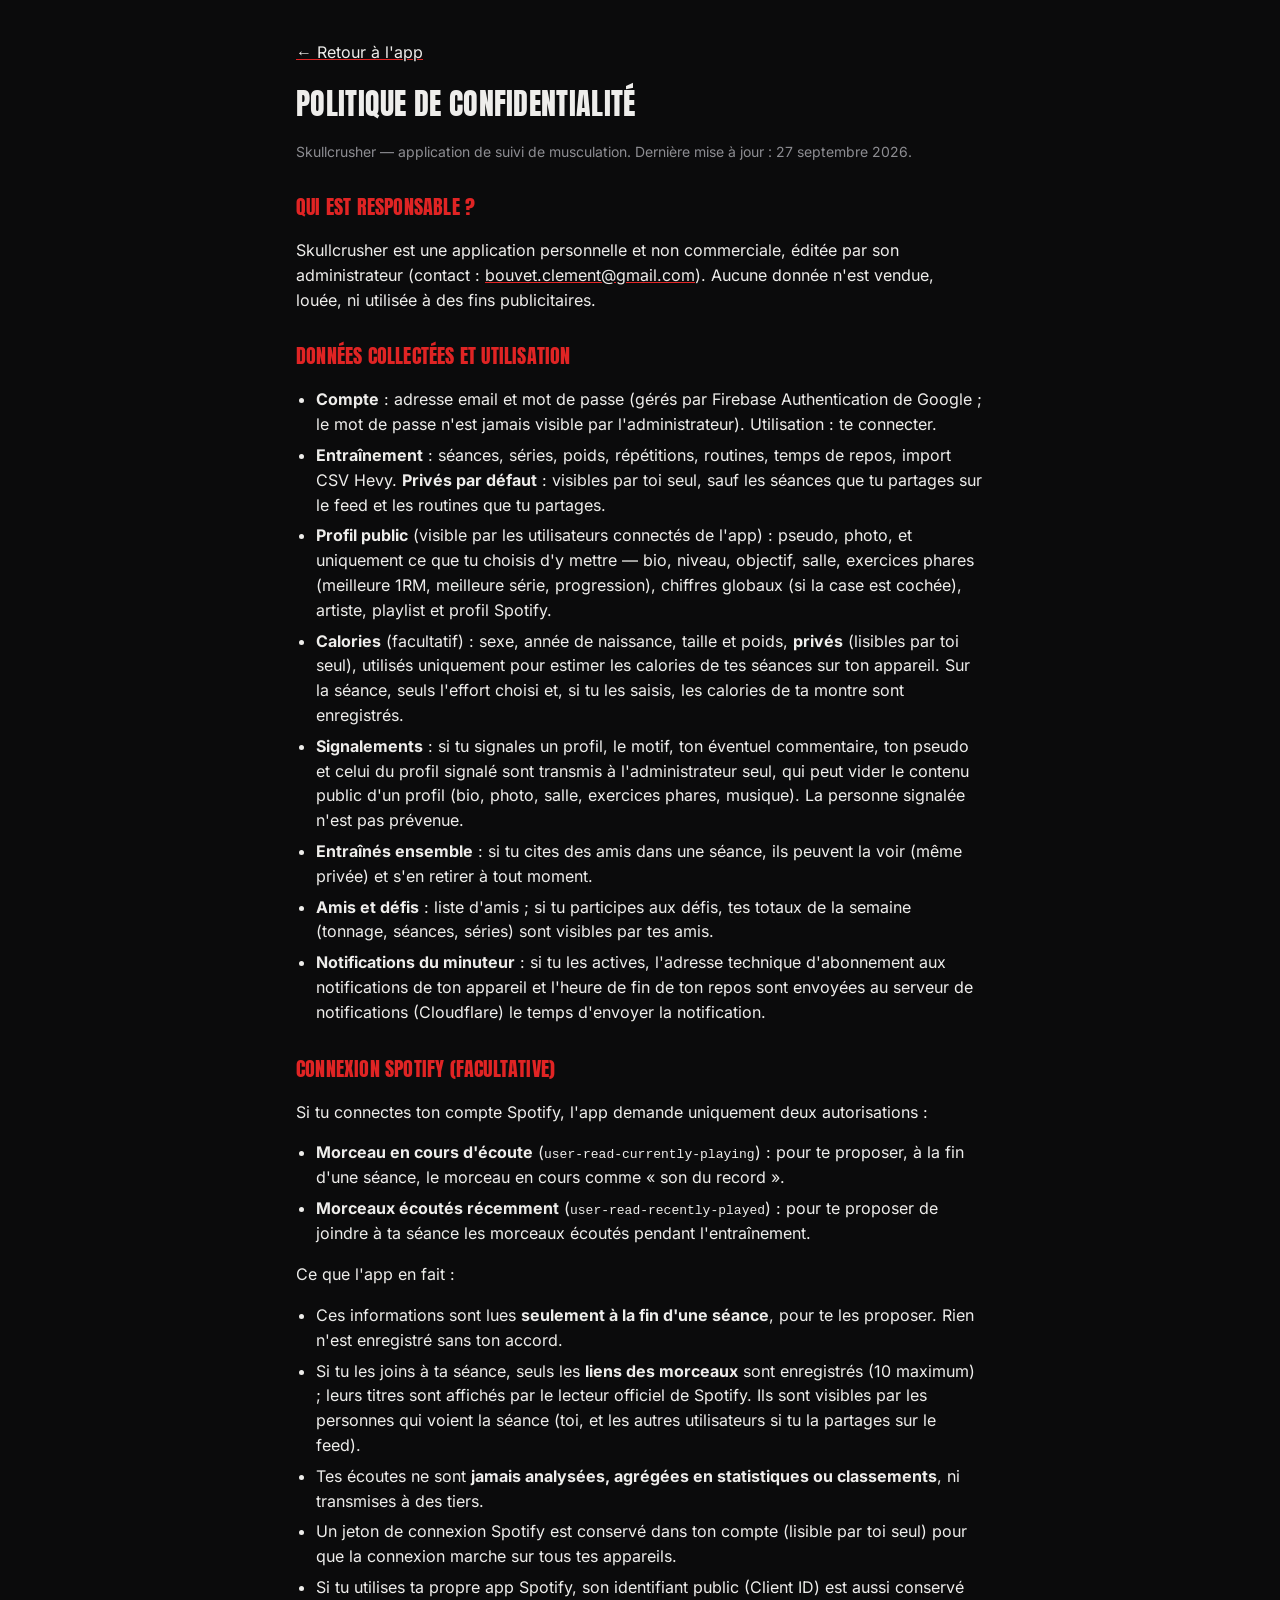
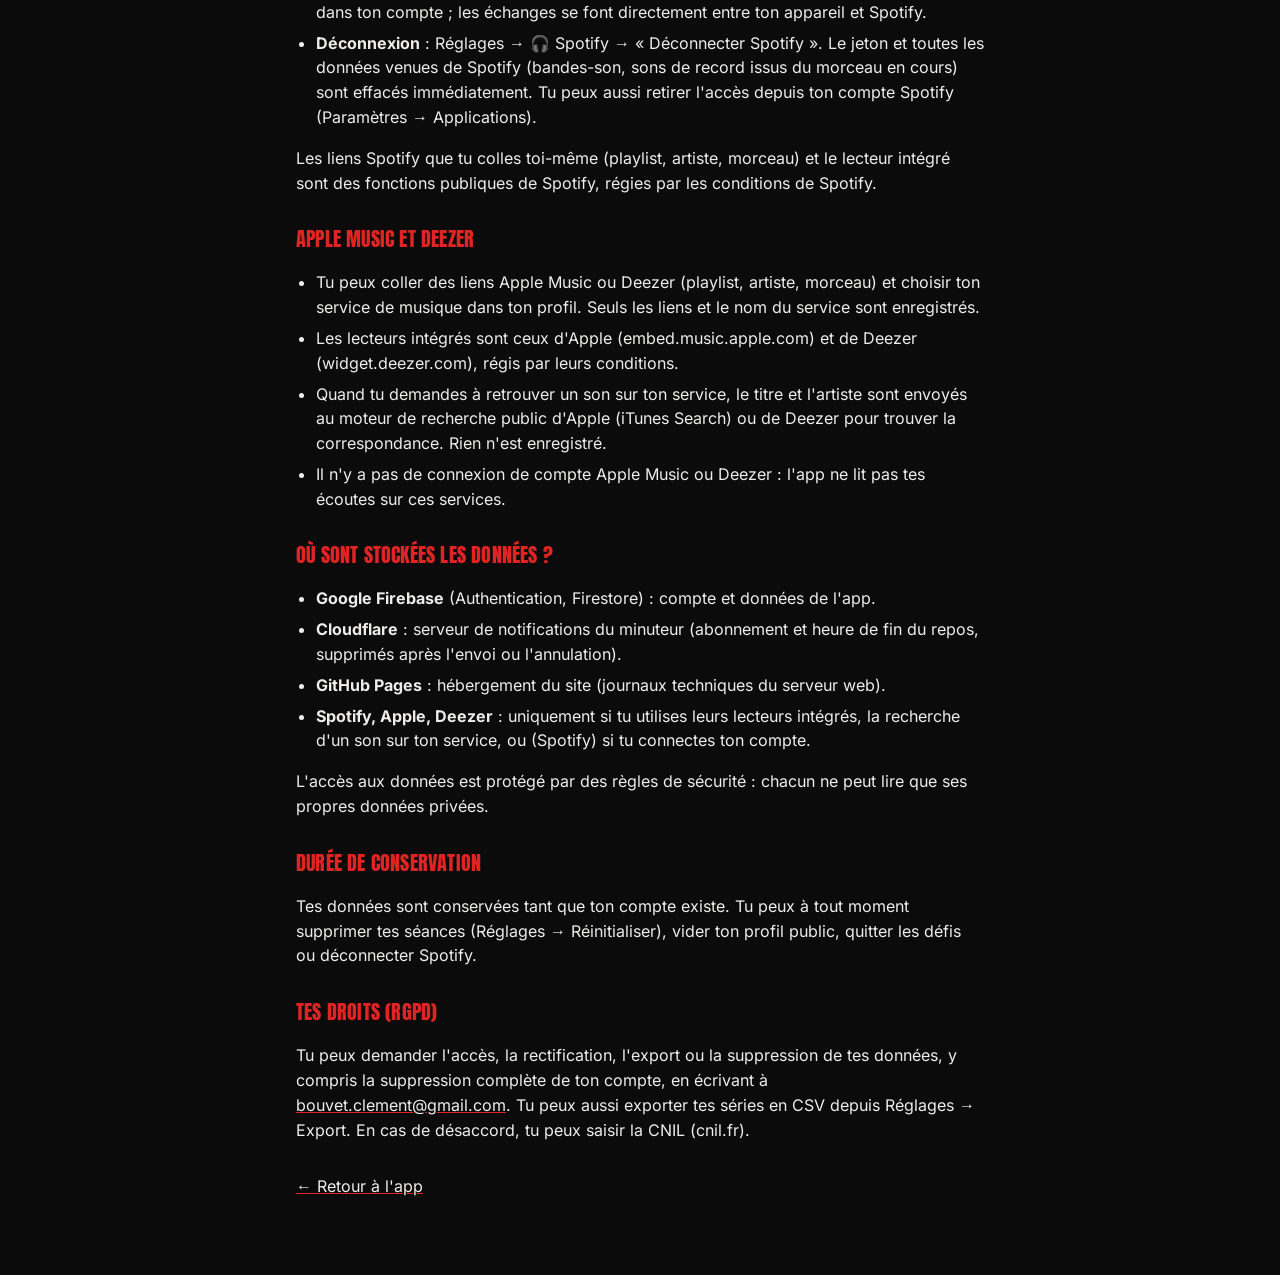
==== commit 150f9691: "Bouton retour Android fiable (CloseWatcher) et signalement des profils (v62) - Retour : Chrome sur A" ====
--- a/privacy.html
+++ b/privacy.html
@@ -33,6 +33,7 @@
     <li><b>Entraînement</b> : séances, séries, poids, répétitions, routines, temps de repos, import CSV Hevy. <b>Privés par défaut</b> : visibles par toi seul, sauf les séances que tu partages sur le feed et les routines que tu partages.</li>
     <li><b>Profil public</b> (visible par les utilisateurs connectés de l'app) : pseudo, photo, et uniquement ce que tu choisis d'y mettre — bio, niveau, objectif, salle, exercices phares (meilleure 1RM, meilleure série, progression), chiffres globaux (si la case est cochée), artiste, playlist et profil Spotify.</li>
     <li><b>Calories</b> (facultatif) : sexe, année de naissance, taille et poids, <b>privés</b> (lisibles par toi seul), utilisés uniquement pour estimer les calories de tes séances sur ton appareil. Sur la séance, seuls l'effort choisi et, si tu les saisis, les calories de ta montre sont enregistrés.</li>
+    <li><b>Signalements</b> : si tu signales un profil, le motif, ton éventuel commentaire, ton pseudo et celui du profil signalé sont transmis à l'administrateur seul, qui peut vider le contenu public d'un profil (bio, photo, salle, exercices phares, musique). La personne signalée n'est pas prévenue.</li>
     <li><b>Entraînés ensemble</b> : si tu cites des amis dans une séance, ils peuvent la voir (même privée) et s'en retirer à tout moment.</li>
     <li><b>Amis et défis</b> : liste d'amis ; si tu participes aux défis, tes totaux de la semaine (tonnage, séances, séries) sont visibles par tes amis.</li>
     <li><b>Notifications du minuteur</b> : si tu les actives, l'adresse technique d'abonnement aux notifications de ton appareil et l'heure de fin de ton repos sont envoyées au serveur de notifications (Cloudflare) le temps d'envoyer la notification.</li>
--- a/css/style.css
+++ b/css/style.css
@@ -819,7 +819,7 @@
 .mw-bar > span { display: block; height: 100%; background: var(--amber); border-radius: 4px; }
 
 /* Attribution Spotify (logo à côté du contenu issu de Spotify) */
-.spotify-icon { width: 16px; height: 16px; vertical-align: -3px; flex-shrink: 0; }
+.spotify-icon { width: 18px; height: 18px; vertical-align: -4px; flex-shrink: 0; }
 .spotify-attrib { display: inline-flex; align-items: center; gap: 6px; }
 
 /* ---------- Lecteur Spotify ancré (reste actif en changeant d'onglet) ---------- */
@@ -885,3 +885,42 @@
 .rpe-picker button.active { border-color: var(--amber); color: var(--amber); }
 .rpe-picker .rpe-skip { min-width: 28px; color: var(--text-dim); }
 .autocomplete-via { color: var(--text-dim); font-size: 10px; border: 1px solid currentColor; border-radius: 4px; padding: 0 3px; margin-left: 4px; vertical-align: 1px; }
+
+/* ---------- Choix d'un exercice ---------- */
+.pk-scroll { flex-wrap: nowrap; overflow-x: auto; scrollbar-width: none; -webkit-overflow-scrolling: touch; padding-bottom: 2px; }
+.pk-scroll::-webkit-scrollbar { display: none; }
+.pk-scroll .chip { flex-shrink: 0; white-space: nowrap; }
+.chip.chip-sm { padding: 5px 10px; font-size: 12px; }
+.pk-list { max-height: 48vh; overflow-y: auto; margin-top: 4px; border-top: 1px solid var(--border); }
+.pk-row { display: flex; align-items: center; gap: 6px; padding: 8px 0; border-bottom: 1px solid var(--border); }
+.pk-row.open { border-bottom: none; }
+.pk-main { flex: 1; min-width: 0; cursor: pointer; }
+.pk-name { font-weight: 600; font-size: 15px; }
+.pk-sub { color: var(--text-dim); font-size: 12px; margin-top: 2px; }
+.pk-info, .pk-add { flex-shrink: 0; width: 36px; height: 36px; border-radius: 10px; border: 1px solid var(--border); background: var(--surface-raised); color: var(--text); font-size: 16px; cursor: pointer; }
+.pk-add { background: var(--amber); color: var(--on-accent); border-color: var(--amber); font-size: 20px; font-weight: 700; }
+.pk-add.done { background: var(--surface-raised); color: var(--green); border-color: var(--green); }
+.pk-preview { background: var(--surface-raised); border-radius: 10px; padding: 10px 12px; margin: 0 0 8px; border-bottom: 1px solid var(--border); }
+
+/* ---------- Recherche d'artiste (profil) ---------- */
+.artist-results { max-height: 280px; overflow-y: auto; }
+.artist-row { display: flex; align-items: center; gap: 10px; padding: 8px 6px; border-bottom: 1px solid var(--border); cursor: pointer; border-radius: 8px; }
+.artist-row:hover { background: var(--surface-raised); }
+.artist-row img, .artist-noimg { width: 40px; height: 40px; border-radius: 50%; object-fit: cover; flex-shrink: 0; background: var(--surface-raised); display: inline-flex; align-items: center; justify-content: center; font-size: 18px; }
+.artist-src .spotify-icon { width: 18px; height: 18px; }
+.artist-manual { color: var(--text-dim); font-size: 14px; }
+.artist-picked { display: flex; align-items: center; gap: 8px; background: var(--surface-raised); border-radius: 10px; padding: 8px 10px; }
+.artist-picked .icon-btn { margin-left: auto; }
+
+/* ---------- Boutons de service (Spotify / Apple Music / Deezer) ---------- */
+.service-btn { display: inline-flex; align-items: center; gap: 6px; background: var(--surface-raised); color: var(--text); border: 1px solid var(--border); border-radius: 999px; padding: 6px 12px; font-size: 13px; font-weight: 600; text-decoration: none; cursor: pointer; white-space: nowrap; }
+.service-btn .spotify-icon { width: 20px; height: 20px; }
+.dock-links { display: flex; gap: 6px; flex-wrap: wrap; margin-top: 6px; }
+#spotify-dock.mini .dock-links { display: none; }
+
+/* ---------- Signalements ---------- */
+.report-link { background: none; border: none; color: var(--text-dim); font-size: 13px; margin: 14px auto 0; display: block; cursor: pointer; text-decoration: underline; }
+.report-row { border-bottom: 1px solid var(--border); padding: 10px 0; }
+.report-row:last-child { border-bottom: none; }
+.tab-btn { position: relative; }
+.tab-badge { position: absolute; top: 2px; right: calc(50% - 20px); background: var(--red); color: #fff; font-size: 10px; font-weight: 700; border-radius: 999px; min-width: 16px; height: 16px; padding: 0 4px; display: flex; align-items: center; justify-content: center; }
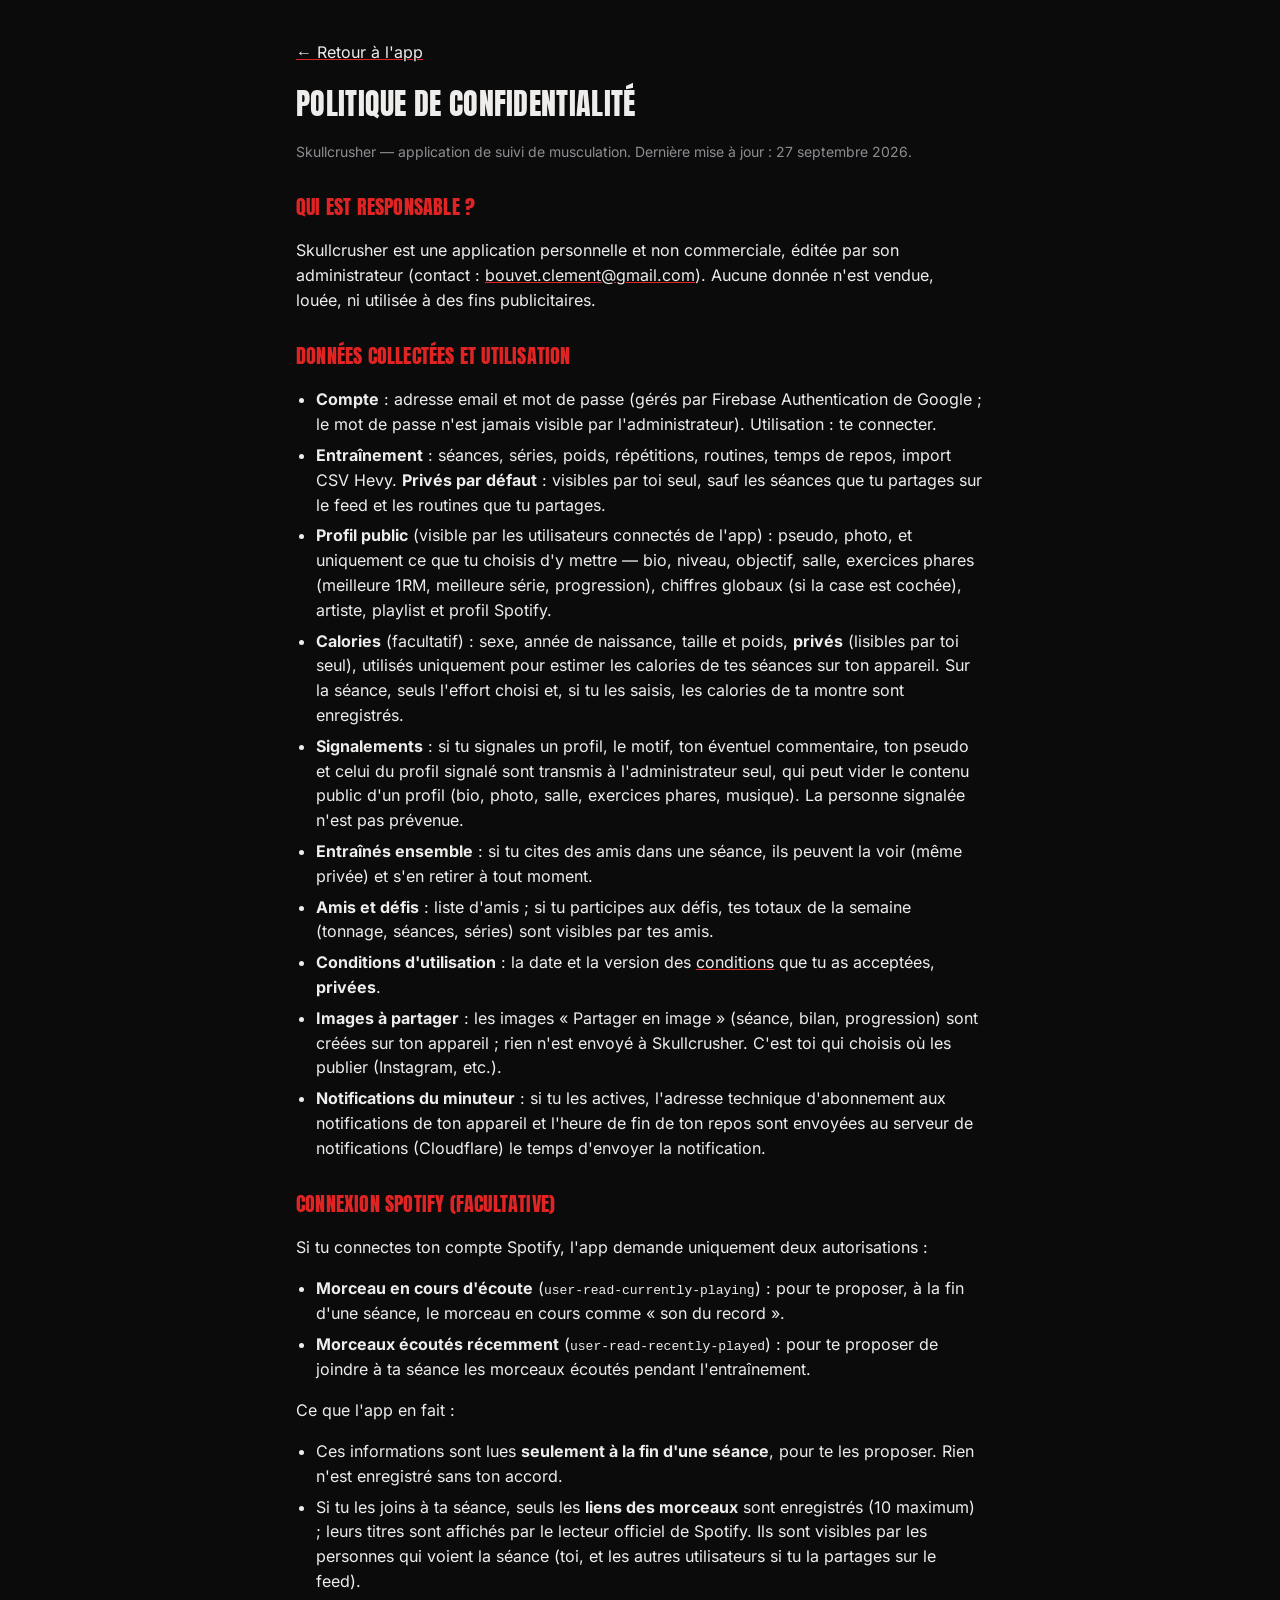
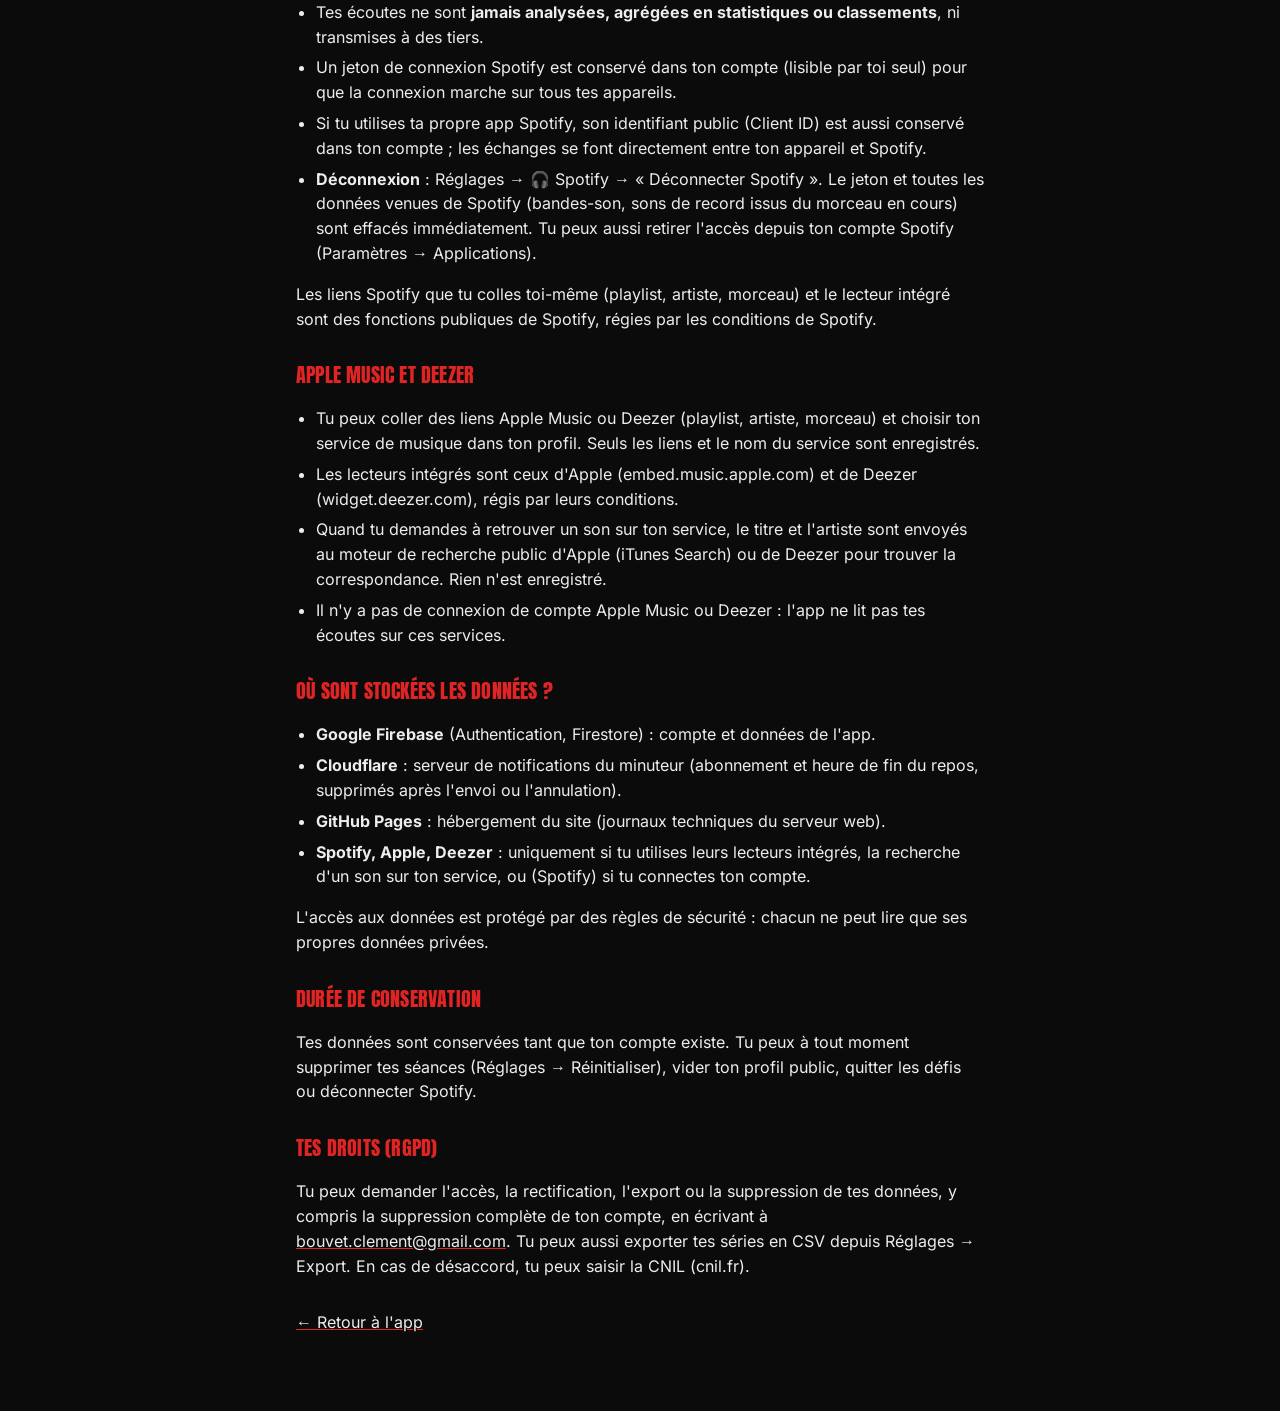
==== commit 11bea198: "v64 : partage en image, conditions d'utilisation, fusion des doublons - Partager en image (Instagram" ====
--- a/privacy.html
+++ b/privacy.html
@@ -36,6 +36,8 @@
     <li><b>Signalements</b> : si tu signales un profil, le motif, ton éventuel commentaire, ton pseudo et celui du profil signalé sont transmis à l'administrateur seul, qui peut vider le contenu public d'un profil (bio, photo, salle, exercices phares, musique). La personne signalée n'est pas prévenue.</li>
     <li><b>Entraînés ensemble</b> : si tu cites des amis dans une séance, ils peuvent la voir (même privée) et s'en retirer à tout moment.</li>
     <li><b>Amis et défis</b> : liste d'amis ; si tu participes aux défis, tes totaux de la semaine (tonnage, séances, séries) sont visibles par tes amis.</li>
+    <li><b>Conditions d'utilisation</b> : la date et la version des <a href="conditions.html">conditions</a> que tu as acceptées, <b>privées</b>.</li>
+    <li><b>Images à partager</b> : les images « Partager en image » (séance, bilan, progression) sont créées sur ton appareil ; rien n'est envoyé à Skullcrusher. C'est toi qui choisis où les publier (Instagram, etc.).</li>
     <li><b>Notifications du minuteur</b> : si tu les actives, l'adresse technique d'abonnement aux notifications de ton appareil et l'heure de fin de ton repos sont envoyées au serveur de notifications (Cloudflare) le temps d'envoyer la notification.</li>
   </ul>
 
--- a/css/style.css
+++ b/css/style.css
@@ -924,3 +924,27 @@
 .report-row:last-child { border-bottom: none; }
 .tab-btn { position: relative; }
 .tab-badge { position: absolute; top: 2px; right: calc(50% - 20px); background: var(--red); color: #fff; font-size: 10px; font-weight: 700; border-radius: 999px; min-width: 16px; height: 16px; padding: 0 4px; display: flex; align-items: center; justify-content: center; }
+
+/* ---------- Image à partager ---------- */
+.share-preview { position: relative; display: flex; justify-content: center; background: #050506; border-radius: 14px; padding: 10px; margin: 6px 0; }
+.share-preview canvas { width: auto; height: auto; max-width: 100%; max-height: 52vh; border-radius: 10px; box-shadow: 0 10px 30px rgba(0,0,0,0.6); }
+.share-loading { position: absolute; inset: 0; display: flex; align-items: center; justify-content: center; color: var(--text-dim); font-size: 14px; background: rgba(5,5,6,0.6); border-radius: 14px; }
+.share-options { display: flex; flex-wrap: wrap; gap: 6px 16px; font-size: 14px; margin-top: 6px; }
+.share-options label { display: inline-flex; align-items: center; gap: 6px; margin: 0; }
+.share-options input { width: auto; }
+.share-btn { display: inline-flex; align-items: center; justify-content: center; gap: 8px; }
+
+/* Rappel « estimations indicatives » */
+.health-note { font-size: 11.5px; line-height: 1.4; color: var(--text-dim); margin: 10px 0 0; }
+.health-note a { color: var(--text); text-decoration-color: var(--amber); }
+.terms-box { max-height: 42vh; overflow-y: auto; font-size: 13px; line-height: 1.5; padding-right: 4px; }
+.terms-check { display: flex; gap: 10px; align-items: flex-start; margin: 14px 0; font-size: 14px; }
+.terms-check input { width: auto; margin-top: 3px; }
+
+/* Fusion des doublons d'exercices */
+.dup-group { border: 1px solid var(--border, rgba(255,255,255,0.1)); border-radius: var(--radius); padding: 8px 10px; margin-bottom: 10px; }
+.dup-head { display: flex; gap: 8px; align-items: center; font-size: 13px; font-weight: 600; margin: 0 0 4px; }
+.dup-row { display: flex; gap: 10px; align-items: flex-start; padding: 6px 0; cursor: pointer; font-size: 14px; margin: 0; }
+.dup-head input, .dup-row input { width: auto; margin-top: 3px; }
+.dup-manual { margin-top: 6px; font-size: 14px; }
+.dup-manual summary { cursor: pointer; color: var(--text-dim); }
